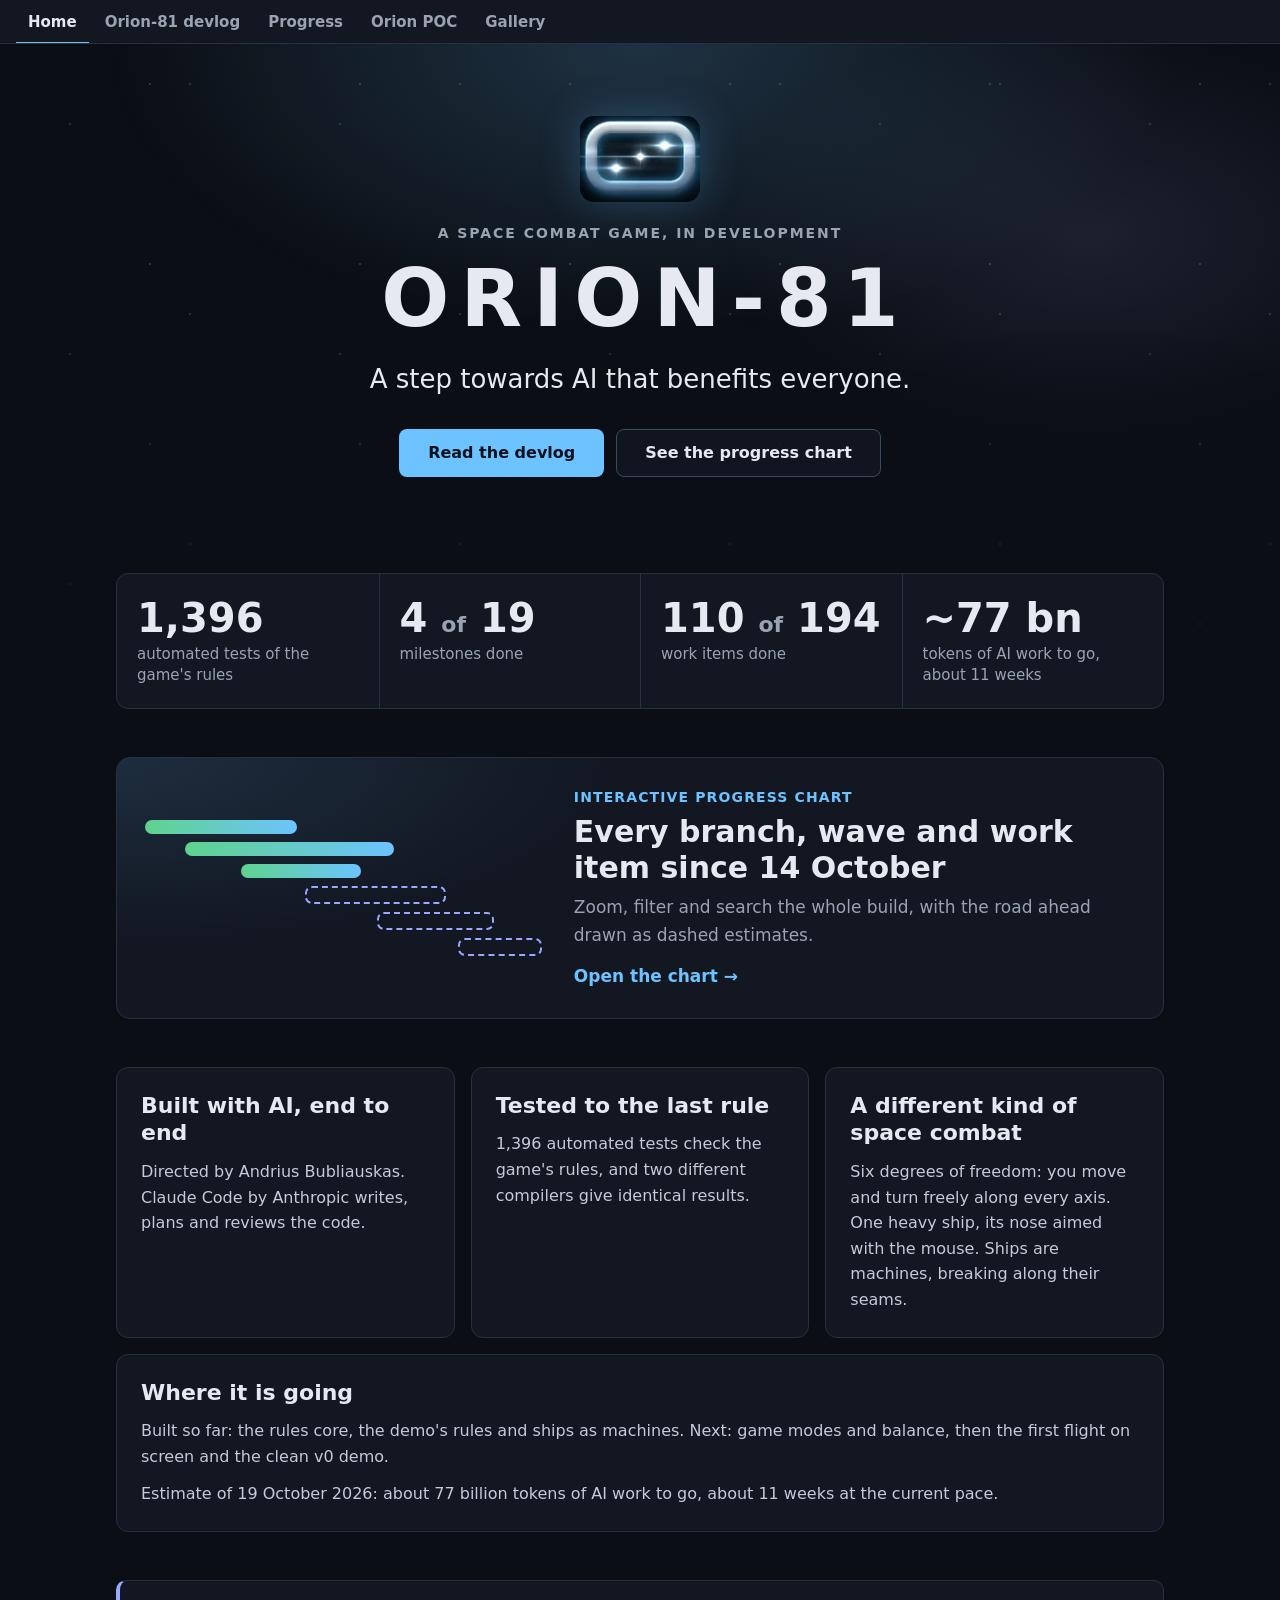
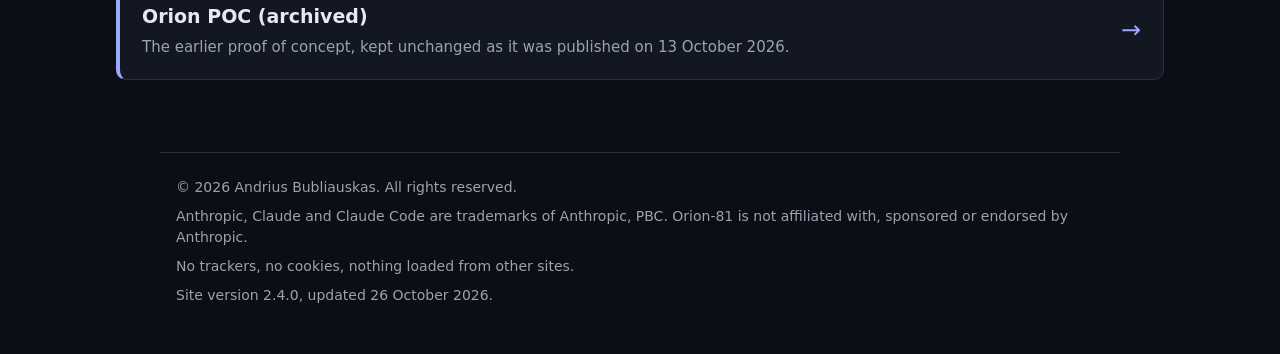
==== index.html @ 603ee1b9 "Website v2.4.0: Agent Provenance Graph subtab, 26 October devlog entry, progress refresh On the owne" ====
<!doctype html>
<html lang="en-GB">
<head>
<meta charset="utf-8">
<meta name="viewport" content="width=device-width, initial-scale=1">
<title>Orion-81</title>
<meta name="description" content="Orion-81 is a space combat game in development: a step towards AI that benefits everyone.">
<meta name="referrer" content="strict-origin-when-cross-origin">
<link rel="icon" type="image/png" sizes="32x32" href="assets/img/logo/favicon-32.png">
<link rel="icon" type="image/png" sizes="180x180" href="assets/img/logo/favicon-180.png">
<link rel="apple-touch-icon" href="assets/img/logo/favicon-180.png">
<!-- (c) 2026 Andrius Bubliauskas. All rights reserved. -->
<link rel="stylesheet" href="css/tabbar.css">
<link rel="stylesheet" href="css/o81.css">
<link rel="stylesheet" href="css/front.css">
</head>
<body data-o81-page="home" class="fp-body">
<nav class="o81-tabs" aria-label="Site">
  <a class="o81-tab" data-tab="home" data-clean="./" href="index.html" aria-current="page">Home</a>
  <a class="o81-tab" data-tab="devlog" data-clean="devlog/" href="devlog/index.html">Orion-81 devlog</a>
  <a class="o81-tab" data-tab="progress" data-clean="devlog/progress.html" href="devlog/progress.html">Progress</a>
  <a class="o81-tab" data-tab="poc" data-clean="poc/" href="poc/index.html">Orion POC</a>
  <a class="o81-tab" data-tab="gallery" data-clean="gallery/" href="gallery/index.html">Gallery</a>
</nav>
<main class="fp-main">

<section id="top" class="fp-hero" aria-labelledby="top-h">
  <picture>
    <source type="image/webp" srcset="assets/img/logo/logo-128.webp 128w, assets/img/logo/logo-512.webp 512w" sizes="(max-width: 600px) 96px, 120px">
    <img class="fp-logo" src="assets/img/logo/logo-512.png" srcset="assets/img/logo/logo-128.png 128w, assets/img/logo/logo-512.png 512w" sizes="(max-width: 600px) 96px, 120px" width="512" height="367" alt="Orion-81 logo">
  </picture>
  <p class="fp-eyebrow">A space combat game, in development</p>
  <h1 id="top-h" class="fp-title">Orion-81</h1>
  <p class="fp-lead">A step towards AI that benefits everyone.</p>
  <div class="fp-cta">
    <a class="fp-btn fp-btn-primary" href="devlog/index.html" data-clean="devlog/">Read the devlog</a>
    <a class="fp-btn fp-btn-secondary" href="devlog/progress.html" data-clean="devlog/progress.html">See the progress chart</a>
  </div>
</section>

<section id="stats" class="fp-section" aria-label="The project in numbers">
  <dl class="fp-stats">
    <div class="fp-stat">
      <dt class="fp-cap">automated tests of the game's rules</dt>
      <dd class="fp-num"><span data-o81-stat="tests">1,396</span></dd>
    </div>
    <div class="fp-stat">
      <dt class="fp-cap">milestones done</dt>
      <dd class="fp-num"><span data-o81-stat="milestones_done">4</span> <span class="fp-of">of</span> <span data-o81-stat="milestones_total">19</span></dd>
    </div>
    <div class="fp-stat">
      <dt class="fp-cap">work items done</dt>
      <dd class="fp-num"><span data-o81-stat="items_done">110</span> <span class="fp-of">of</span> <span data-o81-stat="items_total">194</span></dd>
    </div>
    <div class="fp-stat">
      <dt class="fp-cap">tokens of AI work to go, about <span data-o81-stat="weeks">11</span> weeks</dt>
      <dd class="fp-num">~<span data-o81-stat="tokens_bn">77</span> bn</dd>
    </div>
  </dl>
</section>

<section id="chart" class="fp-section" aria-label="The interactive progress chart">
  <a class="fp-feature" href="devlog/progress.html" data-clean="devlog/progress.html">
    <span class="fp-feature-art" aria-hidden="true">
      <i class="fp-bar fp-bar-1"></i><i class="fp-bar fp-bar-2"></i><i class="fp-bar fp-bar-3"></i><i class="fp-bar fp-bar-4"></i><i class="fp-bar fp-bar-5"></i><i class="fp-bar fp-bar-6"></i>
    </span>
    <span class="fp-feature-text">
      <span class="fp-feature-kicker">Interactive progress chart</span>
      <span class="fp-feature-h">Every branch, wave and work item since 14 October</span>
      <span class="fp-feature-p">Zoom, filter and search the whole build, with the road ahead drawn as dashed estimates.</span>
      <span class="fp-feature-go">Open the chart <span aria-hidden="true">&rarr;</span></span>
    </span>
  </a>
</section>

<section id="cards" class="fp-section" aria-label="About Orion-81">
  <div class="fp-cards">
    <article class="fp-card" aria-labelledby="built-h">
      <h2 id="built-h" class="fp-card-h">Built with AI, end to end</h2>
      <p>Directed by Andrius Bubliauskas. Claude Code by Anthropic writes, plans and reviews the code.</p>
    </article>
    <article class="fp-card" aria-labelledby="tested-h">
      <h2 id="tested-h" class="fp-card-h">Tested to the last rule</h2>
      <p><span data-o81-stat="tests">1,396</span> automated tests check the game's rules, and two different compilers give identical results.</p>
    </article>
    <article class="fp-card" aria-labelledby="different-h">
      <h2 id="different-h" class="fp-card-h">A different kind of space combat</h2>
      <p>Six degrees of freedom: you move and turn freely along every axis. One heavy ship, its nose aimed with the mouse. Ships are machines, breaking along their seams.</p>
    </article>
    <article class="fp-card fp-card-wide" aria-labelledby="going-h">
      <h2 id="going-h" class="fp-card-h">Where it is going</h2>
      <p>Built so far: the rules core, the demo's rules and ships as machines. Next: game modes and balance, then the first flight on screen and the clean v0 demo.</p>
      <p>Estimate of <span data-o81-stat="est_date">19 October 2026</span>: about <span data-o81-stat="tokens_bn">77</span> billion tokens of AI work to go, about <span data-o81-stat="weeks">11</span> weeks at the current pace.</p>
    </article>
  </div>
</section>

<section id="doors" class="fp-section" aria-label="The archived proof of concept">
  <a class="fp-door" href="poc/index.html" data-clean="poc/">
    <span class="fp-door-h">Orion POC (archived)</span>
    <span class="fp-door-p">The earlier proof of concept, kept unchanged as it was published on 13 October 2026.</span>
    <span class="fp-door-go" aria-hidden="true">&rarr;</span>
  </a>
</section>

</main>
<footer class="pg-footer">
  <p>&copy; 2026 Andrius Bubliauskas. All rights reserved.</p>
  <p>Anthropic, Claude and Claude Code are trademarks of Anthropic, PBC. Orion-81 is not affiliated with, sponsored or endorsed by Anthropic.</p>
  <p>No trackers, no cookies, nothing loaded from other sites.</p>
  <p>Site version 2.4.0, updated 26 October 2026.</p>
</footer>
<script src="assets/data/progress-stats.js"></script>
<script src="js/tabbar.js"></script>
<script src="js/stats.js"></script>
<script src="js/o81-selftest.js"></script>
</body>
</html>
---- css/tabbar.css ----
/* (c) 2026 Andrius Bubliauskas. All rights reserved.
   Shared colour tokens, the page base, the tab bar (.o81-tabs*) and the Orion POC frame page (.o81-poc*). */

:root {
  --o81-bg: #0b0e14;
  --o81-panel: #121722;
  --o81-fg: #e6e9ef;
  --o81-muted: #9aa3b2;
  --o81-line: #263041;
  --o81-accent: #6cc3ff;
  --o81-done: #5fd38d;
  --o81-now: #ffc65c;
  --o81-next: #9aa8ff;
  --o81-font: system-ui, -apple-system, "Segoe UI", Roboto, "Helvetica Neue", Arial, sans-serif;
  --o81-mono: ui-monospace, "Cascadia Mono", Consolas, "Liberation Mono", monospace;
  color-scheme: dark;
}

html,
body {
  margin: 0;
  background: var(--o81-bg);
  color: var(--o81-fg);
  font-family: var(--o81-font);
}

/* The tab bar: two links, sticky at the top, one row at every width. */
.o81-tabs {
  position: sticky;
  top: 0;
  z-index: 1000;
  display: flex;
  flex-wrap: nowrap;
  align-items: stretch;
  gap: 4px;
  box-sizing: border-box;
  height: 44px;
  padding: 0 16px;
  background: var(--o81-panel);
  border-bottom: 1px solid var(--o81-line);
  font-family: var(--o81-font);
  font-size: 15px;
  line-height: 1;
  white-space: nowrap;
  overflow: hidden;
}

.o81-tab {
  display: flex;
  align-items: center;
  flex: 0 0 auto;
  box-sizing: border-box;
  height: 44px;
  padding: 2px 12px 0;
  color: var(--o81-muted);
  font-weight: 600;
  text-decoration: none;
  border-bottom: 2px solid transparent;
}

.o81-tab:hover {
  color: var(--o81-fg);
}

.o81-tab[aria-current="page"] {
  color: var(--o81-fg);
  border-bottom-color: var(--o81-accent);
}

.o81-tab:focus-visible {
  outline: 2px solid var(--o81-accent);
  outline-offset: -4px;
  border-radius: 4px;
}

.o81-tabs-note {
  display: flex;
  align-items: center;
  flex: 1 1 auto;
  min-width: 0;
  margin-left: 8px;
  color: var(--o81-muted);
  font-size: 13px;
  font-weight: 400;
  overflow: hidden;
  text-overflow: ellipsis;
}

@media (max-width: 599.98px) {
  .o81-tabs {
    padding: 0 8px;
    gap: 0;
  }
  .o81-tab {
    padding: 2px 7px 0;
    font-size: 13px;
  }
  .o81-tabs-note {
    display: none;
  }
}

/* The Orion POC page: the bar and one frame filling the rest of the viewport. */
html:has(body.o81-poc),
body.o81-poc {
  height: 100%;
  overflow: hidden;
}

.o81-poc-frame {
  display: block;
  width: 100%;
  height: calc(100vh - 44px);
  height: calc(100dvh - 44px);
  margin: 0;
  border: 0;
  background: var(--o81-bg);
}
---- css/o81.css ----
/* The Orion-81 page (site/index.html): page layout and text only.
   (c) 2026 Andrius Bubliauskas. All rights reserved.
   Uses the --o81-* tokens defined in css/tabbar.css. Never styles .o81-tabs* or .o81-tests*.
   No images, no web fonts, no animation. */

:root {
  --pg-gutter: 16px;
  --pg-measure: 68ch;
  --pg-dot: 14px;
  --pg-rail: 2px;
}

.pg-main,
.pg-footer {
  box-sizing: border-box;
  max-width: 960px;
  margin: 0 auto;
  padding: 0 var(--pg-gutter);
  overflow-wrap: break-word;
}

.pg-main {
  line-height: 1.6;
  font-size: 1.0625rem;
}

.pg-main section {
  padding: 40px 0 8px;
  border-top: 1px solid var(--o81-line);
}

/* In-page links (#road, #tests and so on) stop below the sticky 44 px tab bar, with a 12 px gap. */
section[id] {
  scroll-margin-top: 56px;
}

.pg-main section:first-child {
  border-top: 0;
}

.pg-main p,
.pg-main li {
  max-width: var(--pg-measure);
}

.pg-main h2 {
  margin: 0 0 16px;
  font-size: 1.5rem;
  line-height: 1.25;
}

.pg-main h3 {
  margin: 0 0 4px;
  font-size: 1.0625rem;
  line-height: 1.35;
}

.pg-main p {
  margin: 0 0 16px;
}

.pg-main a {
  color: var(--o81-accent);
}

/* Hero: the text wordmark in bold, letter-spaced capitals */
.pg-hero {
  padding-top: 56px;
}

.pg-wordmark {
  margin: 0 0 20px;
  font-size: 2.75rem;
  font-weight: 800;
  line-height: 1.1;
  letter-spacing: 0.14em;
  text-transform: uppercase;
}

.pg-logo {
  display: block;
  width: 144px;
  height: auto;
  margin: 0 0 20px;
  border-radius: 12px;
}

.pg-lead {
  font-size: 1.1875rem;
}

.pg-status-line {
  display: inline-block;
  margin-top: 8px;
  padding: 8px 14px;
  border: 1px solid var(--o81-line);
  border-left: 4px solid var(--o81-now);
  border-radius: 4px;
  background: var(--o81-panel);
}

/* Plain lists */
.pg-list {
  margin: 0 0 16px;
  padding-left: 1.25em;
}

.pg-list li {
  margin: 0 0 8px;
}

/* The road: a vertical timeline, a dot per milestone, the status as text beside it */
.pg-road {
  position: relative;
  margin: 24px 0 16px;
  padding: 0;
  list-style: none;
}

.pg-road::before {
  content: "";
  position: absolute;
  top: 8px;
  bottom: 8px;
  left: calc((var(--pg-dot) - var(--pg-rail)) / 2);
  width: var(--pg-rail);
  background: var(--o81-line);
}

.pg-step {
  --pg-colour: var(--o81-next);
  position: relative;
  margin: 0 0 24px;
  padding-left: calc(var(--pg-dot) + 18px);
}

.pg-step::before {
  content: "";
  position: absolute;
  top: 0.4em;
  left: 0;
  box-sizing: border-box;
  width: var(--pg-dot);
  height: var(--pg-dot);
  border: 2px solid var(--pg-colour);
  border-radius: 50%;
  background: var(--o81-bg);
}

.pg-step.is-done { --pg-colour: var(--o81-done); }
.pg-step.is-now { --pg-colour: var(--o81-now); }
.pg-step.is-next,
.pg-step.is-later { --pg-colour: var(--o81-next); }

.pg-step.is-done::before,
.pg-step.is-now::before {
  background: var(--pg-colour);
}

.pg-status {
  display: inline-block;
  margin: 0 0 4px;
  padding: 1px 8px;
  border: 1px solid var(--pg-colour);
  border-radius: 3px;
  color: var(--pg-colour);
  font-size: 0.8125rem;
  font-weight: 600;
  letter-spacing: 0.02em;
}

.pg-step p {
  margin: 0;
  color: var(--o81-muted);
}

.pg-quiet {
  color: var(--o81-muted);
  font-size: 0.9375rem;
}

/* Footer */
.pg-footer {
  margin-top: 48px;
  padding-top: 24px;
  padding-bottom: 40px;
  border-top: 1px solid var(--o81-line);
  color: var(--o81-muted);
  font-size: 0.875rem;
  line-height: 1.5;
}

.pg-footer p {
  margin: 0 0 8px;
}

/* Visible focus for the page's own links and controls */
.pg-main a:focus-visible,
.pg-footer a:focus-visible,
.pg-main section:focus-visible {
  outline: 2px solid var(--o81-accent);
  outline-offset: 2px;
}

@media (max-width: 600px) {
  .pg-main { font-size: 1rem; }
  .pg-hero { padding-top: 32px; }
  .pg-wordmark { font-size: 2rem; letter-spacing: 0.1em; }
  .pg-logo { width: 112px; margin-bottom: 16px; border-radius: 10px; }
  .pg-lead { font-size: 1.0625rem; }
  .pg-main section { padding-top: 32px; }
  .pg-main h2 { font-size: 1.3125rem; }
}

/* Version 2.1.0: the front page's two doors, the devlog list, and small notices */
.pg-links {
  margin: 0 0 16px;
}

.pg-doors {
  display: grid;
  grid-template-columns: repeat(auto-fit, minmax(min(100%, 260px), 1fr));
  gap: 16px;
  margin: 0 0 16px;
}

.pg-door {
  display: block;
  box-sizing: border-box;
  padding: 16px 18px;
  border: 1px solid var(--o81-line);
  border-left: 4px solid var(--o81-accent);
  border-radius: 6px;
  background: var(--o81-panel);
  color: var(--o81-fg);
  text-decoration: none;
}

.pg-main a.pg-door {
  color: var(--o81-fg);
}

.pg-door:hover {
  border-color: var(--o81-accent);
}

.pg-door-h {
  display: block;
  margin: 0 0 6px;
  font-size: 1.1875rem;
  font-weight: 700;
  line-height: 1.3;
}

.pg-door-p {
  display: block;
  color: var(--o81-muted);
  font-size: 0.9375rem;
  line-height: 1.5;
}

.pg-main a.pg-door:focus-visible {
  outline: 2px solid var(--o81-accent);
  outline-offset: 2px;
}

.pg-notice {
  display: inline-block;
  padding: 8px 14px;
  border: 1px solid var(--o81-line);
  border-radius: 4px;
  background: var(--o81-panel);
  color: var(--o81-muted);
  font-size: 0.9375rem;
}

/* The devlog: dated entries, newest first */
.pg-log {
  margin: 16px 0;
  padding: 0;
  list-style: none;
}

.pg-entry {
  margin: 0 0 24px;
  padding-left: 14px;
  border-left: 2px solid var(--o81-line);
}

.pg-date {
  display: block;
  margin: 0 0 2px;
  color: var(--o81-accent);
  font-size: 0.8125rem;
  font-weight: 600;
  letter-spacing: 0.02em;
}

.pg-entry-h {
  margin: 0 0 4px;
}

.pg-entry p {
  margin: 0;
  color: var(--o81-muted);
}

/* Version 2.1.0: the estimate table */
.pg-sub {
  margin: 24px 0 8px;
  font-size: 1.25rem;
}

.pg-table-wrap {
  max-width: 100%;
  margin: 0 0 8px;
  overflow-x: auto;
}

.pg-table {
  border-collapse: collapse;
  width: 100%;
  max-width: 38rem;
  font-size: 0.9375rem;
  font-variant-numeric: tabular-nums;
}

.pg-table caption {
  padding: 0 0 6px;
  color: var(--o81-muted);
  font-size: 0.875rem;
  text-align: left;
}

.pg-table th,
.pg-table td {
  padding: 4px 8px;
  border-bottom: 1px solid var(--o81-line);
  text-align: right;
  white-space: nowrap;
}

.pg-table th[scope="col"],
.pg-table tbody th {
  text-align: left;
  font-weight: 600;
}

.pg-table tbody td:nth-child(2),
.pg-table thead th:nth-child(2) {
  text-align: left;
  color: var(--o81-muted);
  font-weight: 400;
}

.pg-table .pg-total th,
.pg-table .pg-total td {
  border-top: 2px solid var(--o81-line);
  white-space: normal;
}

@media (max-width: 600px) {
  .pg-table { font-size: 0.8125rem; }
  .pg-table th,
  .pg-table td { padding: 4px 5px; }
  .pg-table tbody td:nth-child(2),
  .pg-table thead th:nth-child(2) { white-space: normal; }
}

/* Version 2.2.0: the chart card and the estimate totals at the top of the devlog */
.pg-feature {
  display: block;
  box-sizing: border-box;
  max-width: 100%;
  margin: 0 0 24px;
  padding: 24px 26px;
  border: 1px solid var(--o81-line);
  border-left: 4px solid var(--o81-accent);
  border-radius: 10px;
  background:
    radial-gradient(ellipse 70% 140% at 0% 0%, rgba(108, 195, 255, 0.12), rgba(108, 195, 255, 0) 65%),
    var(--o81-panel);
  color: var(--o81-fg);
  text-decoration: none;
}

.pg-main a.pg-feature {
  color: var(--o81-fg);
}

.pg-feature:hover {
  border-color: var(--o81-accent);
}

.pg-main a.pg-feature:focus-visible {
  outline: 3px solid #ffffff;
  outline-offset: 3px;
}

.pg-feature-kicker {
  display: block;
  margin: 0 0 6px;
  color: var(--o81-accent);
  font-size: 0.8125rem;
  font-weight: 700;
  letter-spacing: 0.08em;
  text-transform: uppercase;
}

.pg-feature-h {
  display: block;
  margin: 0 0 8px;
  font-size: clamp(1.25rem, 3vw, 1.75rem);
  font-weight: 800;
  line-height: 1.25;
}

.pg-feature-p {
  display: block;
  max-width: 60ch;
  margin: 0 0 12px;
  color: var(--o81-muted);
}

.pg-feature-go {
  display: inline-block;
  color: var(--o81-accent);
  font-weight: 700;
}

.pg-stats {
  display: grid;
  grid-template-columns: repeat(auto-fit, minmax(min(100%, 230px), 1fr));
  gap: 12px;
  margin: 0 0 16px;
  padding: 0;
  list-style: none;
}

.pg-main .pg-stats li {
  max-width: none;
}

.pg-stat {
  display: flex;
  flex-direction: column;
  gap: 4px;
  padding: 14px 16px;
  border: 1px solid var(--o81-line);
  border-radius: 8px;
  background: var(--o81-panel);
}

.pg-stat-num {
  font-size: 1.375rem;
  font-weight: 800;
  line-height: 1.2;
  font-variant-numeric: tabular-nums;
}

.pg-stat-cap {
  color: var(--o81-muted);
  font-size: 0.9375rem;
  line-height: 1.45;
}
---- css/front.css ----
/* The front page (site/index.html), version 2.2.0: hero, stat strip, feature card, three cards, door, notice.
   (c) 2026 Andrius Bubliauskas. All rights reserved.
   Uses the --o81-* tokens of css/tabbar.css and the footer of css/o81.css. System fonts only, no images but the logo,
   the starfield and gradients are plain CSS. Contrast: body text and captions are at least 7:1 on the page background;
   the primary button is dark text on the light-blue accent (about 9:1). Motion only when the visitor has not asked for less. */

.fp-main {
  box-sizing: border-box;
  max-width: 1080px;
  margin: 0 auto;
  padding: 0 16px;
  overflow-wrap: break-word;
  line-height: 1.6;
  font-size: 1.0625rem;
}

.fp-main a {
  color: var(--o81-accent);
}

.fp-main a:focus-visible,
.fp-btn:focus-visible,
.fp-feature:focus-visible,
.fp-door:focus-visible {
  outline: 3px solid #ffffff;
  outline-offset: 3px;
  border-radius: 8px;
}

.fp-section {
  padding: 24px 0;
}

/* Hero: centred. The glow and the starfield (gradients only) sit behind the whole page top, edge to edge. */
.fp-body {
  position: relative;
  isolation: isolate;
}

.fp-body::before,
.fp-body::after {
  content: "";
  position: absolute;
  top: 44px;
  left: 0;
  right: 0;
  height: 760px;
  z-index: -1;
  pointer-events: none;
  -webkit-mask-image: linear-gradient(to bottom, #000 35%, transparent 100%);
  mask-image: linear-gradient(to bottom, #000 35%, transparent 100%);
}

.fp-body::before {
  background-image:
    radial-gradient(1px 1px at 12px 18px, rgba(255, 255, 255, 0.85), transparent 60%),
    radial-gradient(1px 1px at 70px 96px, rgba(255, 255, 255, 0.6), transparent 60%),
    radial-gradient(1.5px 1.5px at 150px 40px, rgba(255, 255, 255, 0.7), transparent 60%),
    radial-gradient(1px 1px at 110px 150px, rgba(255, 255, 255, 0.5), transparent 60%),
    radial-gradient(1px 1px at 190px 120px, rgba(255, 255, 255, 0.75), transparent 60%),
    radial-gradient(ellipse 60% 55% at 50% 0%, rgba(108, 195, 255, 0.20), rgba(108, 195, 255, 0) 70%),
    radial-gradient(ellipse 40% 40% at 85% 25%, rgba(154, 168, 255, 0.12), rgba(154, 168, 255, 0) 70%);
  background-size: 210px 180px, 210px 180px, 210px 180px, 210px 180px, 210px 180px, 100% 100%, 100% 100%;
  background-repeat: repeat, repeat, repeat, repeat, repeat, no-repeat, no-repeat;
}

.fp-body::after {
  background-image:
    radial-gradient(1.5px 1.5px at 40px 60px, rgba(180, 225, 255, 0.9), transparent 60%),
    radial-gradient(1.5px 1.5px at 160px 20px, rgba(255, 255, 255, 0.8), transparent 60%),
    radial-gradient(1px 1px at 100px 110px, rgba(255, 255, 255, 0.7), transparent 60%);
  background-size: 270px 230px;
  background-position: 30px 20px;
  opacity: 0.8;
}

@media (prefers-reduced-motion: no-preference) {
  .fp-body::after {
    animation: fp-twinkle 7s ease-in-out infinite alternate;
  }
}

@keyframes fp-twinkle {
  from { opacity: 0.35; }
  to { opacity: 0.9; }
}

.fp-hero {
  padding: 72px 0 56px;
  text-align: center;
}

.fp-logo {
  display: block;
  width: 120px;
  height: auto;
  margin: 0 auto 20px;
  border-radius: 14px;
  box-shadow: 0 0 40px rgba(108, 195, 255, 0.25);
}

.fp-eyebrow {
  margin: 0 0 12px;
  color: var(--o81-muted);
  font-size: 0.875rem;
  font-weight: 600;
  letter-spacing: 0.14em;
  text-transform: uppercase;
}

.fp-title {
  margin: 0 0 20px;
  font-size: clamp(2.75rem, 9vw, 5rem);
  font-weight: 800;
  line-height: 1.05;
  letter-spacing: 0.14em;
  text-transform: uppercase;
  text-indent: 0.14em;
}

.fp-lead {
  max-width: 40ch;
  margin: 0 auto 32px;
  font-size: clamp(1.1875rem, 2.6vw, 1.625rem);
  line-height: 1.4;
}

.fp-cta {
  display: flex;
  flex-wrap: wrap;
  justify-content: center;
  gap: 12px;
  margin: 0 0 16px;
}

.fp-btn {
  display: inline-flex;
  align-items: center;
  justify-content: center;
  box-sizing: border-box;
  min-height: 48px;
  padding: 0 28px;
  border: 1px solid transparent;
  border-radius: 8px;
  font-size: 1rem;
  font-weight: 700;
  text-decoration: none;
  transition: background-color 0.15s ease, border-color 0.15s ease;
}

.fp-main a.fp-btn-primary {
  background: var(--o81-accent);
  color: #04111c;
}

.fp-main a.fp-btn-primary:hover {
  background: #9bd7ff;
}

.fp-main a.fp-btn-secondary {
  border-color: #3a4a63;
  background: rgba(18, 23, 34, 0.8);
  color: var(--o81-fg);
}

.fp-main a.fp-btn-secondary:hover {
  border-color: var(--o81-accent);
}

.fp-fine {
  margin: 0;
  color: var(--o81-muted);
  font-size: 0.9375rem;
}

/* Stat strip: large numerals above small captions */
.fp-stats {
  display: grid;
  grid-template-columns: repeat(4, 1fr);
  margin: 0;
  border: 1px solid var(--o81-line);
  border-radius: 12px;
  background: var(--o81-panel);
  overflow: hidden;
}

.fp-stat {
  display: flex;
  flex-direction: column-reverse;
  justify-content: flex-end;
  gap: 4px;
  padding: 22px 20px;
  border-left: 1px solid var(--o81-line);
}

.fp-stat:first-child {
  border-left: 0;
}

.fp-num {
  margin: 0;
  font-size: clamp(1.75rem, 4.2vw, 2.5rem);
  font-weight: 800;
  line-height: 1.1;
  font-variant-numeric: tabular-nums;
}

.fp-of {
  color: var(--o81-muted);
  font-size: 0.55em;
  font-weight: 600;
}

.fp-cap {
  color: var(--o81-muted);
  font-size: 0.9375rem;
  line-height: 1.4;
}

/* The interactive chart: one wide card, a decorative chart on the left */
.fp-feature {
  display: grid;
  grid-template-columns: minmax(0, 5fr) minmax(0, 7fr);
  gap: 28px;
  align-items: center;
  padding: 28px;
  border: 1px solid var(--o81-line);
  border-radius: 14px;
  background:
    radial-gradient(ellipse 80% 120% at 0% 0%, rgba(108, 195, 255, 0.13), rgba(108, 195, 255, 0) 60%),
    var(--o81-panel);
  color: var(--o81-fg);
  text-decoration: none;
  transition: border-color 0.15s ease;
}

.fp-main a.fp-feature {
  color: var(--o81-fg);
}

.fp-feature:hover {
  border-color: var(--o81-accent);
}

.fp-feature-art {
  display: flex;
  flex-direction: column;
  gap: 8px;
  min-width: 0;
}

.fp-bar {
  display: block;
  height: 14px;
  border-radius: 7px;
  background: linear-gradient(90deg, var(--o81-done), var(--o81-accent));
}

.fp-bar-1 { width: 38%; margin-left: 0; }
.fp-bar-2 { width: 52%; margin-left: 10%; }
.fp-bar-3 { width: 30%; margin-left: 24%; }
.fp-bar-4 { width: 34%; margin-left: 40%; background: transparent; border: 2px dashed var(--o81-next); }
.fp-bar-5 { width: 28%; margin-left: 58%; background: transparent; border: 2px dashed var(--o81-next); }
.fp-bar-6 { width: 20%; margin-left: 78%; background: transparent; border: 2px dashed var(--o81-next); }

.fp-feature-text {
  display: block;
  min-width: 0;
}

.fp-feature-kicker {
  display: block;
  margin: 0 0 6px;
  color: var(--o81-accent);
  font-size: 0.875rem;
  font-weight: 700;
  letter-spacing: 0.08em;
  text-transform: uppercase;
}

.fp-feature-h {
  display: block;
  margin: 0 0 8px;
  font-size: clamp(1.375rem, 3vw, 1.875rem);
  font-weight: 800;
  line-height: 1.2;
}

.fp-feature-p {
  display: block;
  margin: 0 0 14px;
  color: var(--o81-muted);
}

.fp-feature-go {
  display: inline-block;
  font-weight: 700;
  color: var(--o81-accent);
}

/* Three cards */
.fp-cards {
  display: grid;
  grid-template-columns: repeat(3, minmax(0, 1fr));
  gap: 16px;
}

.fp-card-wide {
  grid-column: 1 / -1;
}

.fp-card-cols {
  column-count: 2;
  column-gap: 40px;
}

.fp-card-cols p {
  break-inside: avoid;
}

.fp-card {
  box-sizing: border-box;
  padding: 24px;
  border: 1px solid var(--o81-line);
  border-radius: 12px;
  background: var(--o81-panel);
}

.fp-card-h {
  margin: 0 0 12px;
  font-size: 1.375rem;
  line-height: 1.25;
}

.fp-card p {
  margin: 0 0 12px;
  color: #c4cad6;
  font-size: 1rem;
}

.fp-card p:last-child {
  margin-bottom: 0;
}

/* The archived proof of concept */
.fp-door {
  position: relative;
  display: block;
  padding: 20px 56px 20px 22px;
  border: 1px solid var(--o81-line);
  border-left: 4px solid var(--o81-next);
  border-radius: 10px;
  background: var(--o81-panel);
  color: var(--o81-fg);
  text-decoration: none;
  transition: border-color 0.15s ease;
}

.fp-main a.fp-door {
  color: var(--o81-fg);
}

.fp-door:hover {
  border-color: var(--o81-next);
}

.fp-door-h {
  display: block;
  margin: 0 0 4px;
  font-size: 1.1875rem;
  font-weight: 700;
}

.fp-door-p {
  display: block;
  color: var(--o81-muted);
  font-size: 0.9375rem;
}

.fp-door-go {
  position: absolute;
  top: 50%;
  right: 22px;
  color: var(--o81-next);
  font-size: 1.5rem;
  transform: translateY(-50%);
}

/* Further reading and the notice */
.fp-reading {
  padding-bottom: 16px;
}

.fp-small-h {
  margin: 0 0 8px;
  color: var(--o81-muted);
  font-size: 0.875rem;
  font-weight: 700;
  letter-spacing: 0.1em;
  text-transform: uppercase;
}

.fp-reading p {
  margin: 0 0 12px;
}

.fp-notice {
  display: inline-block;
  padding: 8px 14px;
  border: 1px solid var(--o81-line);
  border-radius: 6px;
  background: var(--o81-panel);
  color: #c4cad6;
  font-size: 0.9375rem;
}

/* Tablet and phone */
@media (max-width: 900px) {
  .fp-cards {
    grid-template-columns: 1fr;
  }
  .fp-card-cols {
    column-count: 1;
  }
  .fp-feature {
    grid-template-columns: 1fr;
    gap: 20px;
  }
}

@media (max-width: 700px) {
  .fp-stats {
    grid-template-columns: repeat(2, 1fr);
  }
  .fp-stat:nth-child(odd) {
    border-left: 0;
  }
  .fp-stat:nth-child(n + 3) {
    border-top: 1px solid var(--o81-line);
  }
}

@media (max-width: 600px) {
  .fp-main { font-size: 1rem; }
  .fp-hero { padding: 40px 0 40px; }
  .fp-logo { width: 96px; margin-bottom: 16px; border-radius: 12px; }
  .fp-cta { flex-direction: column; align-items: stretch; }
  .fp-stat { padding: 16px 14px; }
  .fp-feature { padding: 20px; }
  .fp-card { padding: 20px; }
  .fp-section { padding: 16px 0; }
}
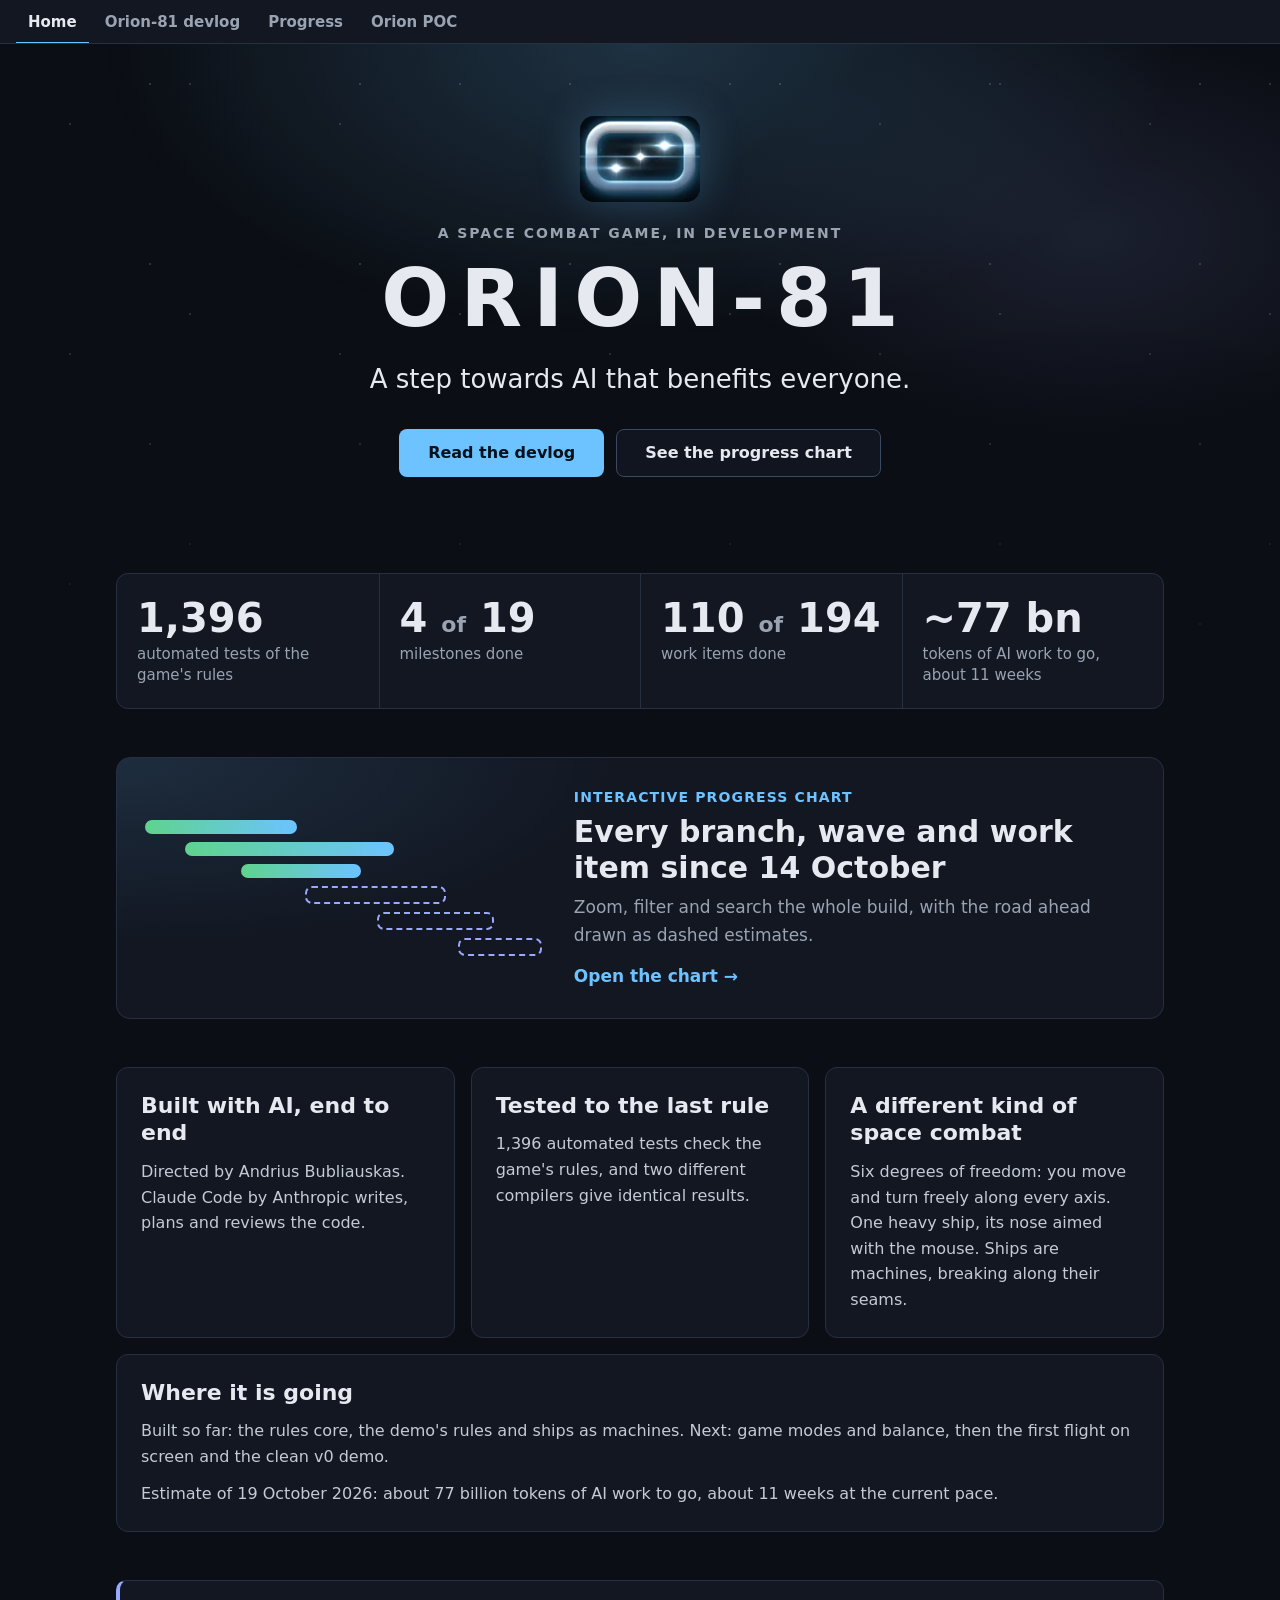
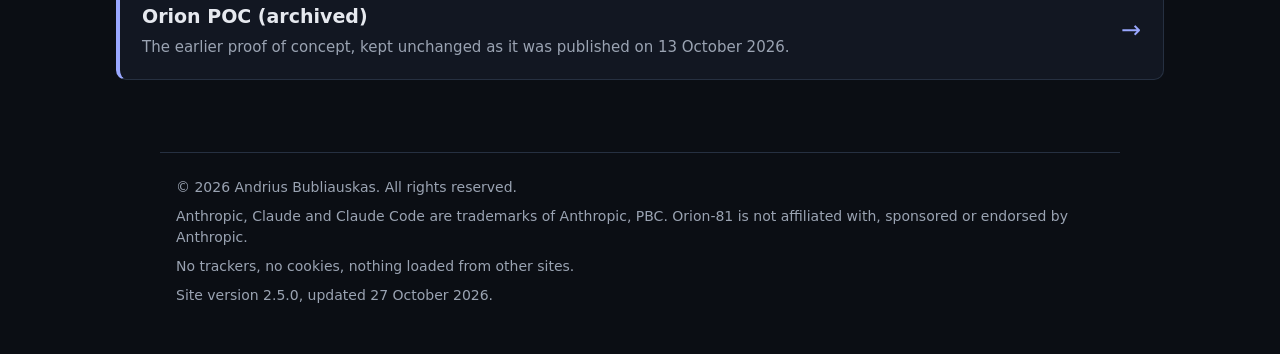
==== commit 304012a7: "Website v2.5.0: the Gallery moves under the Orion POC tab On the owner's request, 2026-10-27. The Or" ====
--- a/index.html
+++ b/index.html
@@ -20,7 +20,6 @@
   <a class="o81-tab" data-tab="devlog" data-clean="devlog/" href="devlog/index.html">Orion-81 devlog</a>
   <a class="o81-tab" data-tab="progress" data-clean="devlog/progress.html" href="devlog/progress.html">Progress</a>
   <a class="o81-tab" data-tab="poc" data-clean="poc/" href="poc/index.html">Orion POC</a>
-  <a class="o81-tab" data-tab="gallery" data-clean="gallery/" href="gallery/index.html">Gallery</a>
 </nav>
 <main class="fp-main">
 
@@ -108,7 +107,7 @@
   <p>&copy; 2026 Andrius Bubliauskas. All rights reserved.</p>
   <p>Anthropic, Claude and Claude Code are trademarks of Anthropic, PBC. Orion-81 is not affiliated with, sponsored or endorsed by Anthropic.</p>
   <p>No trackers, no cookies, nothing loaded from other sites.</p>
-  <p>Site version 2.4.0, updated 26 October 2026.</p>
+  <p>Site version 2.5.0, updated 27 October 2026.</p>
 </footer>
 <script src="assets/data/progress-stats.js"></script>
 <script src="js/tabbar.js"></script>
--- a/css/tabbar.css
+++ b/css/tabbar.css
@@ -100,18 +100,30 @@
   }
 }
 
-/* The Orion POC page: the bar and one frame filling the rest of the viewport. */
-html:has(body.o81-poc),
-body.o81-poc {
+/* The Orion POC page: the tab bar, the subtab bar and one frame filling the rest of the viewport (a column that takes the whole window). */
+html:has(body.o81-poc) {
   height: 100%;
   overflow: hidden;
 }
 
+body.o81-poc {
+  height: 100vh;
+  height: 100dvh;
+  overflow: hidden;
+  display: flex;
+  flex-direction: column;
+}
+
+body.o81-poc .o81-tabs,
+body.o81-poc .o81-subtabs {
+  flex: none;
+}
+
 .o81-poc-frame {
   display: block;
+  flex: 1 1 0;
+  min-height: 0;
   width: 100%;
-  height: calc(100vh - 44px);
-  height: calc(100dvh - 44px);
   margin: 0;
   border: 0;
   background: var(--o81-bg);
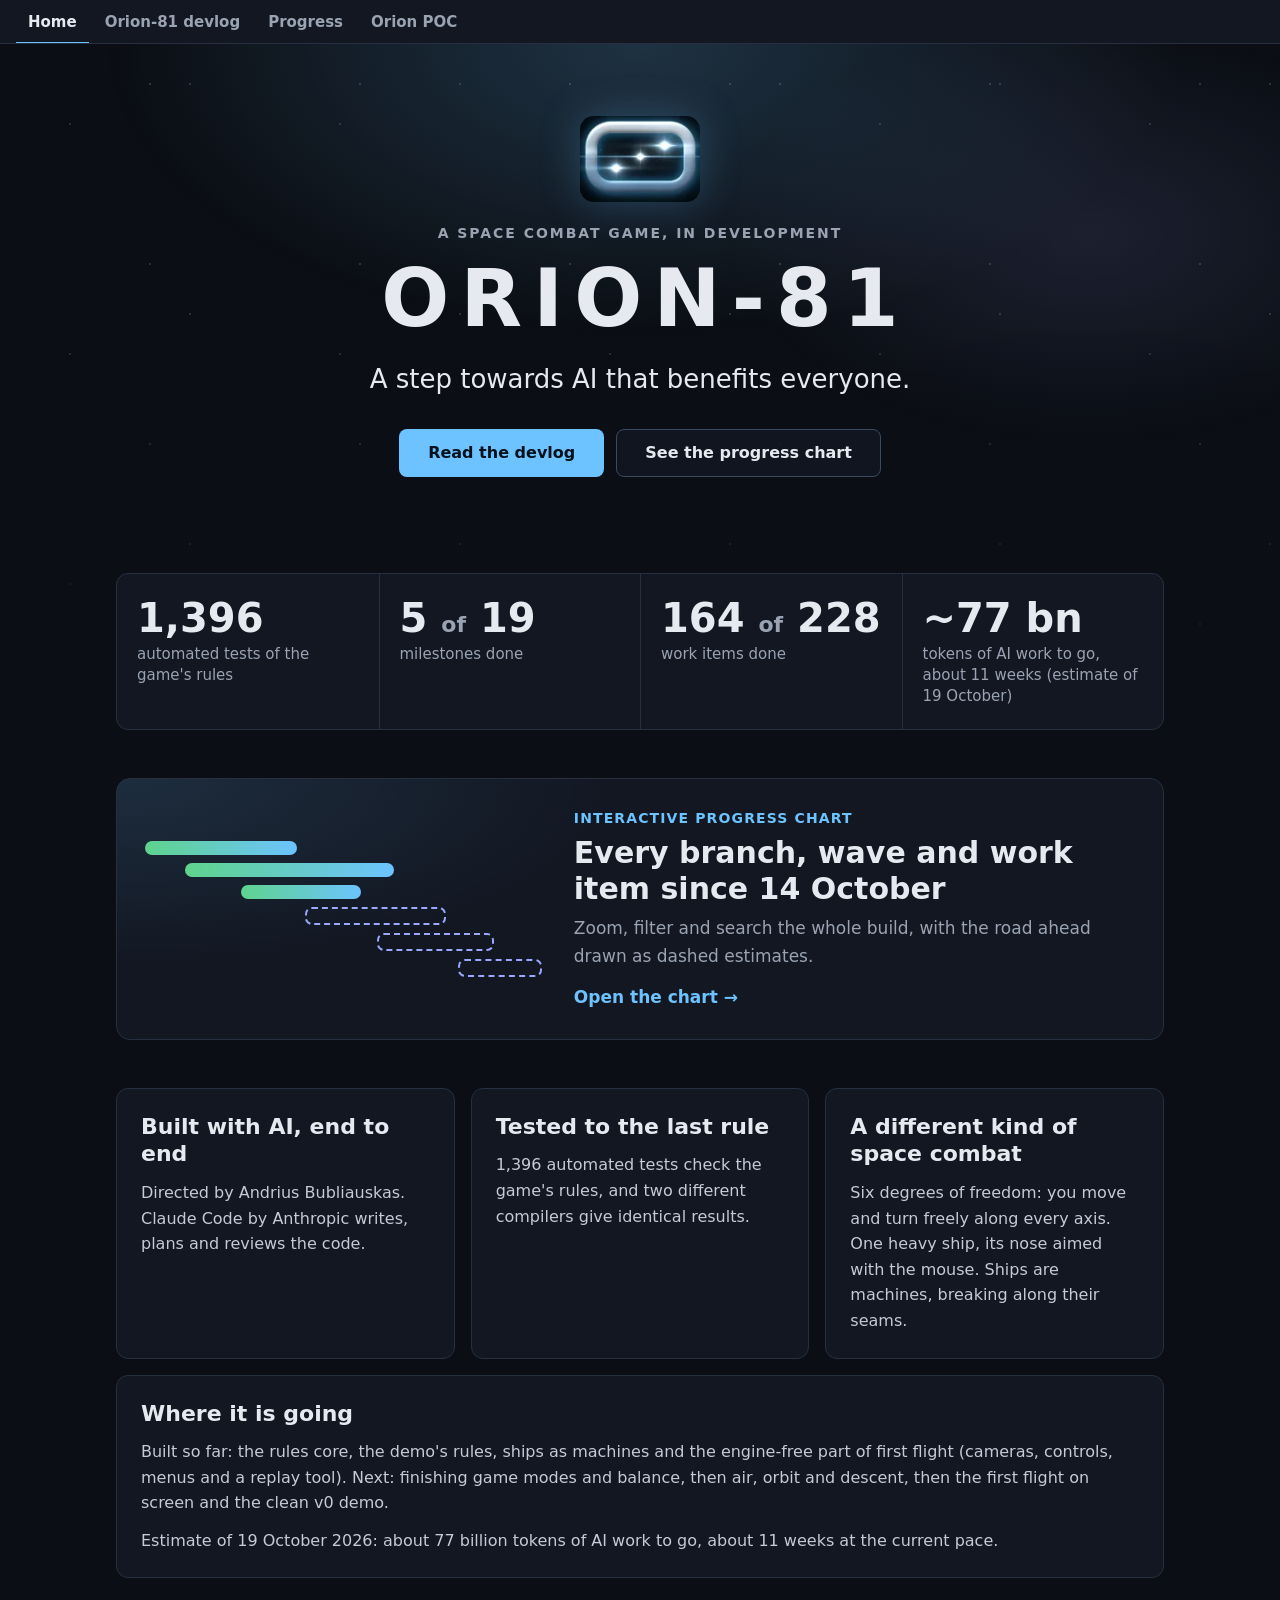
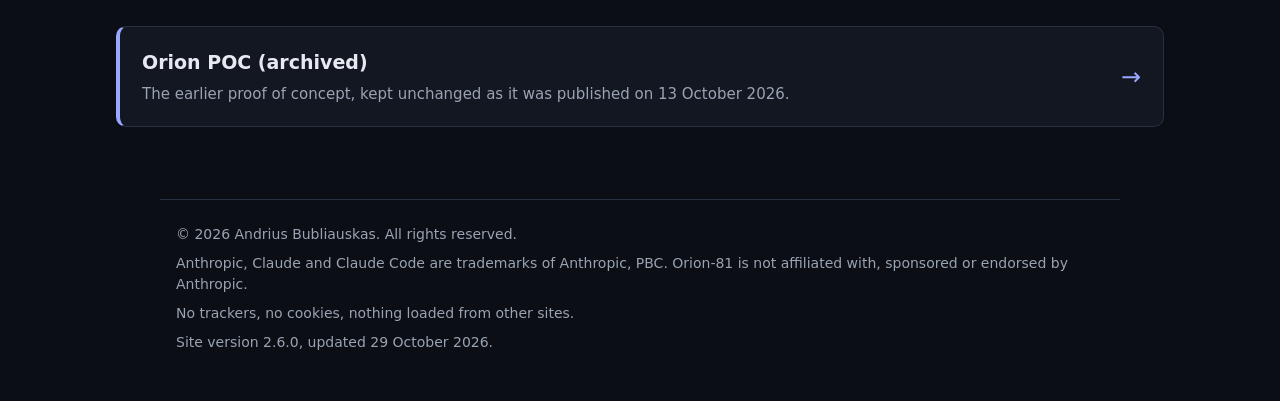
==== commit 36f681eb: "Website v2.6.0: the progress of 27 to 29 October On the owner's yes, 2026-10-29. The devlog gains th" ====
--- a/index.html
+++ b/index.html
@@ -45,14 +45,14 @@
     </div>
     <div class="fp-stat">
       <dt class="fp-cap">milestones done</dt>
-      <dd class="fp-num"><span data-o81-stat="milestones_done">4</span> <span class="fp-of">of</span> <span data-o81-stat="milestones_total">19</span></dd>
+      <dd class="fp-num"><span data-o81-stat="milestones_done">5</span> <span class="fp-of">of</span> <span data-o81-stat="milestones_total">19</span></dd>
     </div>
     <div class="fp-stat">
       <dt class="fp-cap">work items done</dt>
-      <dd class="fp-num"><span data-o81-stat="items_done">110</span> <span class="fp-of">of</span> <span data-o81-stat="items_total">194</span></dd>
+      <dd class="fp-num"><span data-o81-stat="items_done">164</span> <span class="fp-of">of</span> <span data-o81-stat="items_total">228</span></dd>
     </div>
     <div class="fp-stat">
-      <dt class="fp-cap">tokens of AI work to go, about <span data-o81-stat="weeks">11</span> weeks</dt>
+      <dt class="fp-cap">tokens of AI work to go, about <span data-o81-stat="weeks">11</span> weeks (estimate of 19 October)</dt>
       <dd class="fp-num">~<span data-o81-stat="tokens_bn">77</span> bn</dd>
     </div>
   </dl>
@@ -88,7 +88,7 @@
     </article>
     <article class="fp-card fp-card-wide" aria-labelledby="going-h">
       <h2 id="going-h" class="fp-card-h">Where it is going</h2>
-      <p>Built so far: the rules core, the demo's rules and ships as machines. Next: game modes and balance, then the first flight on screen and the clean v0 demo.</p>
+      <p>Built so far: the rules core, the demo's rules, ships as machines and the engine-free part of first flight (cameras, controls, menus and a replay tool). Next: finishing game modes and balance, then air, orbit and descent, then the first flight on screen and the clean v0 demo.</p>
       <p>Estimate of <span data-o81-stat="est_date">19 October 2026</span>: about <span data-o81-stat="tokens_bn">77</span> billion tokens of AI work to go, about <span data-o81-stat="weeks">11</span> weeks at the current pace.</p>
     </article>
   </div>
@@ -107,7 +107,7 @@
   <p>&copy; 2026 Andrius Bubliauskas. All rights reserved.</p>
   <p>Anthropic, Claude and Claude Code are trademarks of Anthropic, PBC. Orion-81 is not affiliated with, sponsored or endorsed by Anthropic.</p>
   <p>No trackers, no cookies, nothing loaded from other sites.</p>
-  <p>Site version 2.5.0, updated 27 October 2026.</p>
+  <p>Site version 2.6.0, updated 29 October 2026.</p>
 </footer>
 <script src="assets/data/progress-stats.js"></script>
 <script src="js/tabbar.js"></script>
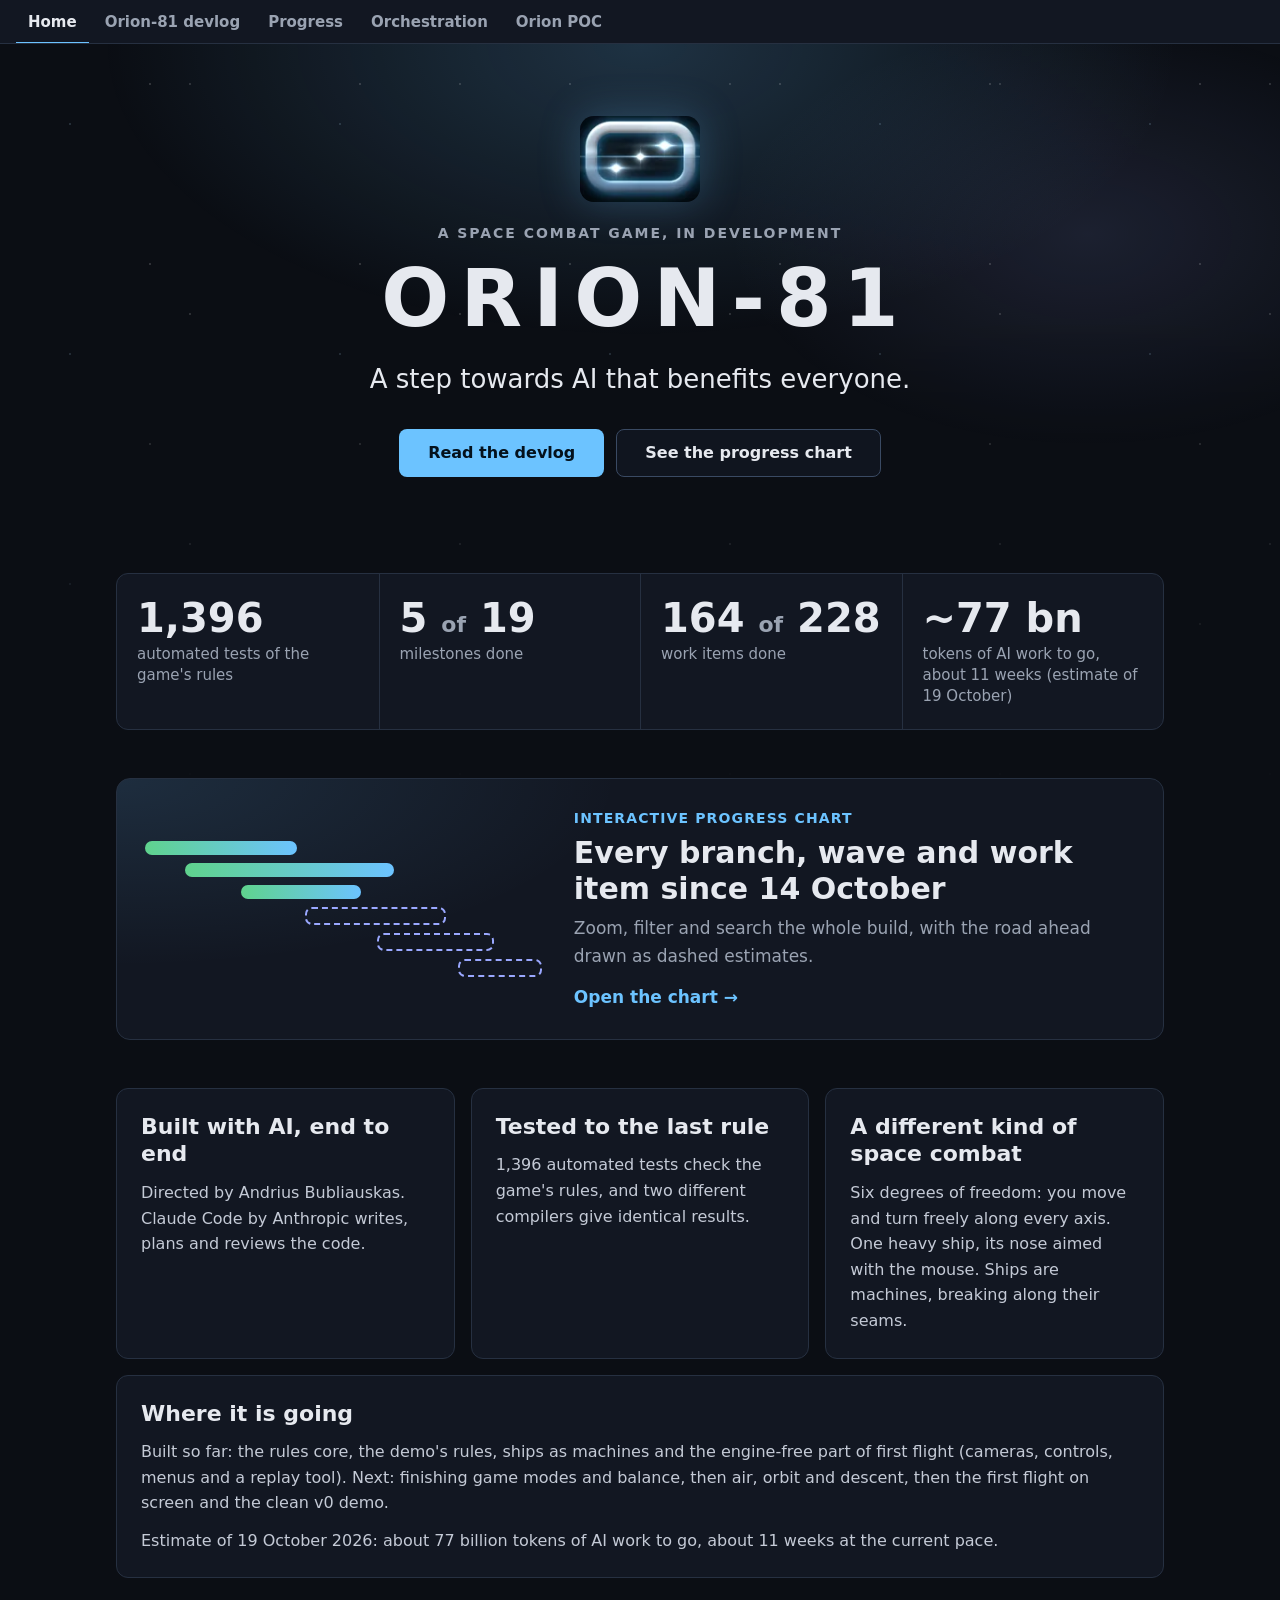
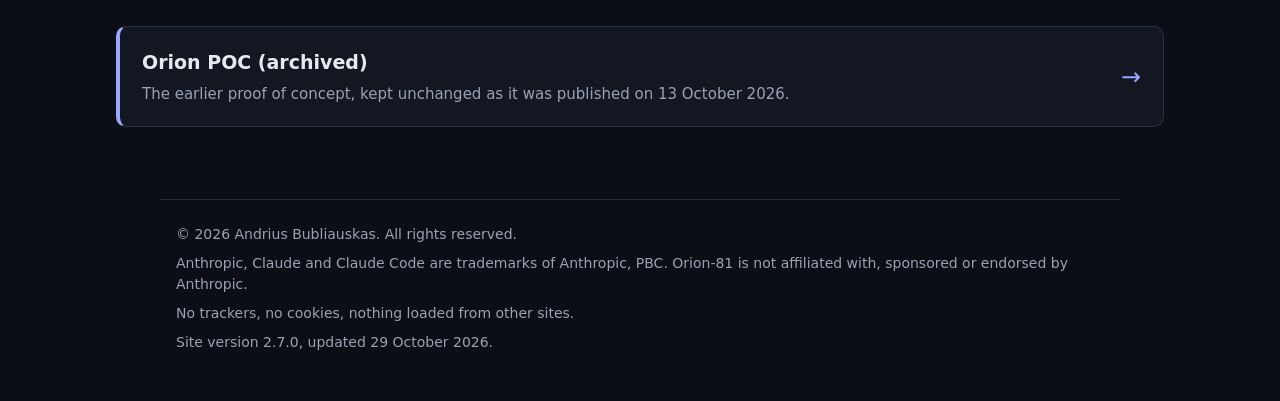
==== commit e4919d8b: "Website v2.7.0: the Orchestration tab On the owner's yes, 2026-10-29. A new Orchestration tab, betwe" ====
--- a/index.html
+++ b/index.html
@@ -19,6 +19,7 @@
   <a class="o81-tab" data-tab="home" data-clean="./" href="index.html" aria-current="page">Home</a>
   <a class="o81-tab" data-tab="devlog" data-clean="devlog/" href="devlog/index.html">Orion-81 devlog</a>
   <a class="o81-tab" data-tab="progress" data-clean="devlog/progress.html" href="devlog/progress.html">Progress</a>
+  <a class="o81-tab" data-tab="orchestration" data-clean="orchestration/" href="orchestration/index.html">Orchestration</a>
   <a class="o81-tab" data-tab="poc" data-clean="poc/" href="poc/index.html">Orion POC</a>
 </nav>
 <main class="fp-main">
@@ -107,7 +108,7 @@
   <p>&copy; 2026 Andrius Bubliauskas. All rights reserved.</p>
   <p>Anthropic, Claude and Claude Code are trademarks of Anthropic, PBC. Orion-81 is not affiliated with, sponsored or endorsed by Anthropic.</p>
   <p>No trackers, no cookies, nothing loaded from other sites.</p>
-  <p>Site version 2.6.0, updated 29 October 2026.</p>
+  <p>Site version 2.7.0, updated 29 October 2026.</p>
 </footer>
 <script src="assets/data/progress-stats.js"></script>
 <script src="js/tabbar.js"></script>
--- a/css/tabbar.css
+++ b/css/tabbar.css
@@ -100,6 +100,24 @@
   }
 }
 
+/* Version 2.7.0: five tabs. On the narrowest phones the tab text and padding shrink a little so all five fit in one row. */
+@media (max-width: 419.98px) {
+  .o81-tab {
+    padding: 2px 5px 0;
+    font-size: 12px;
+  }
+}
+
+@media (max-width: 359.98px) {
+  .o81-tabs {
+    padding: 0 4px;
+  }
+  .o81-tab {
+    padding: 2px 4px 0;
+    font-size: 11px;
+  }
+}
+
 /* The Orion POC page: the tab bar, the subtab bar and one frame filling the rest of the viewport (a column that takes the whole window). */
 html:has(body.o81-poc) {
   height: 100%;
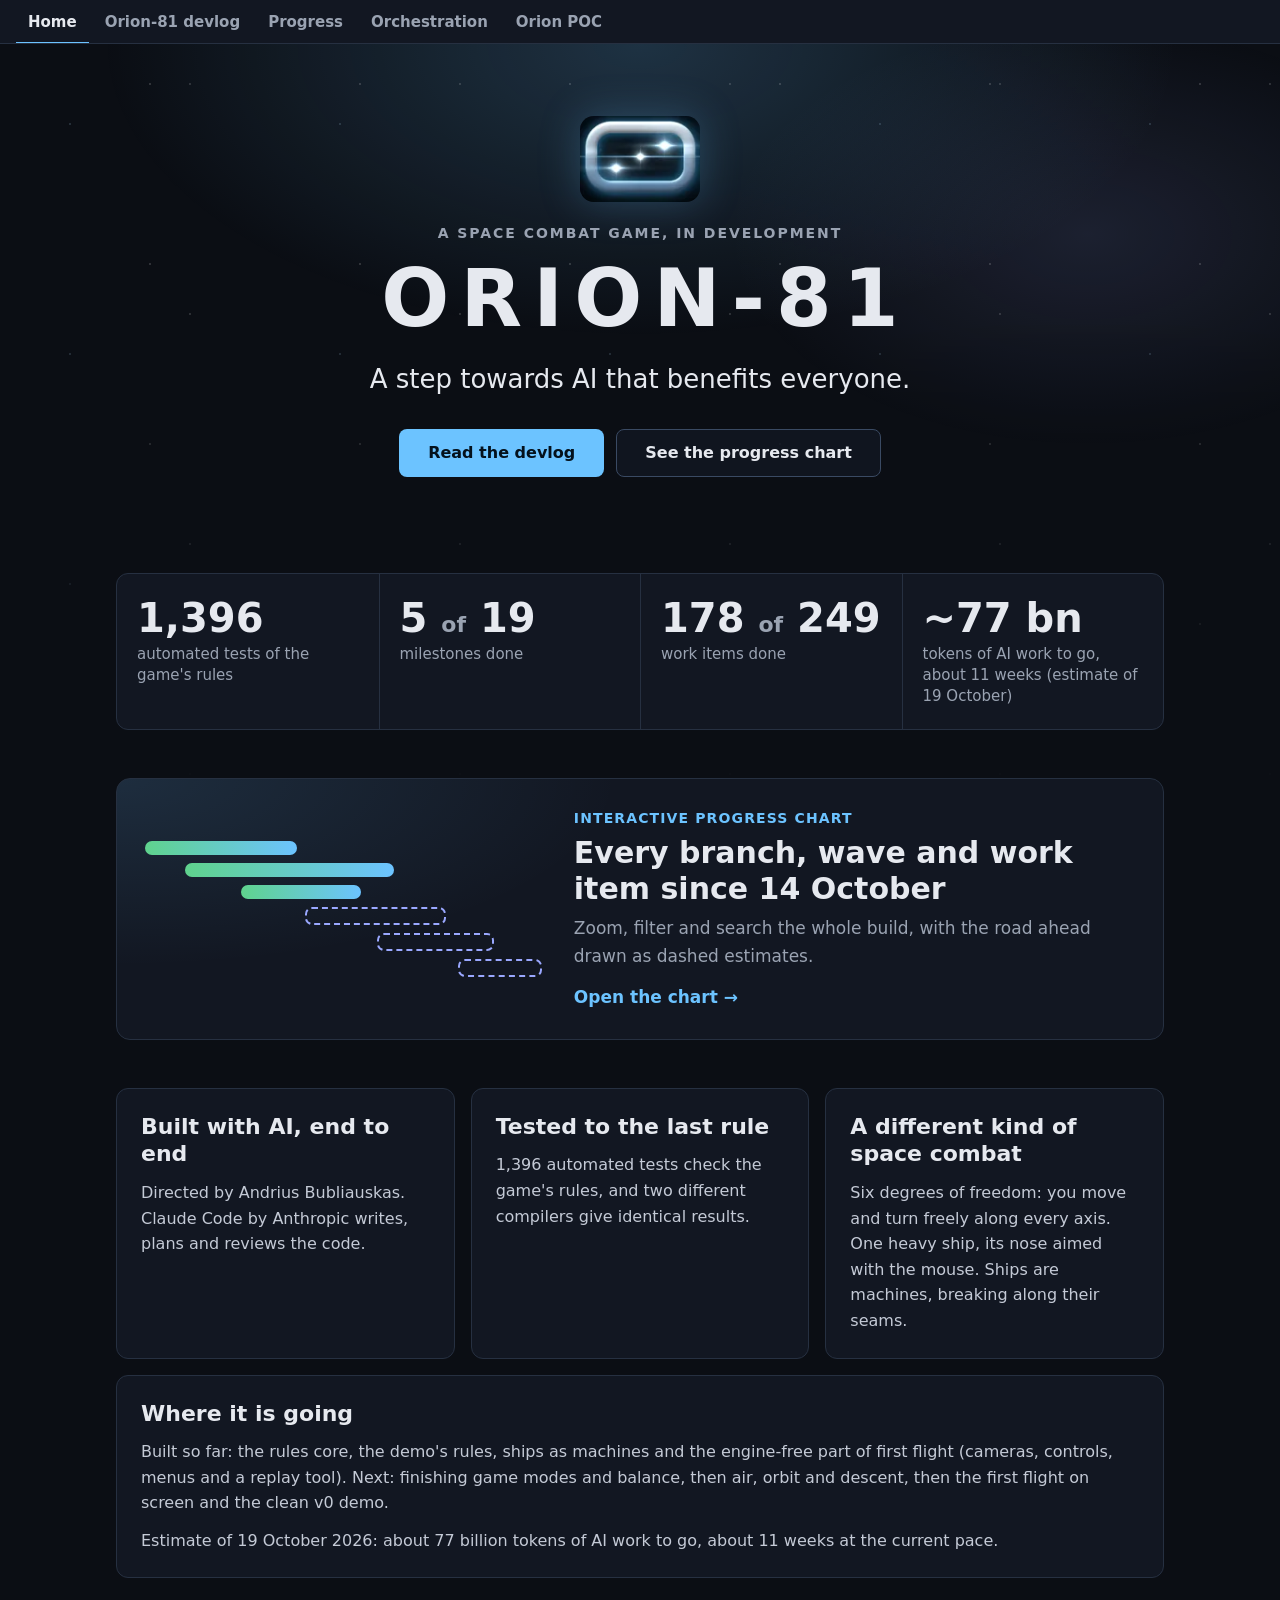
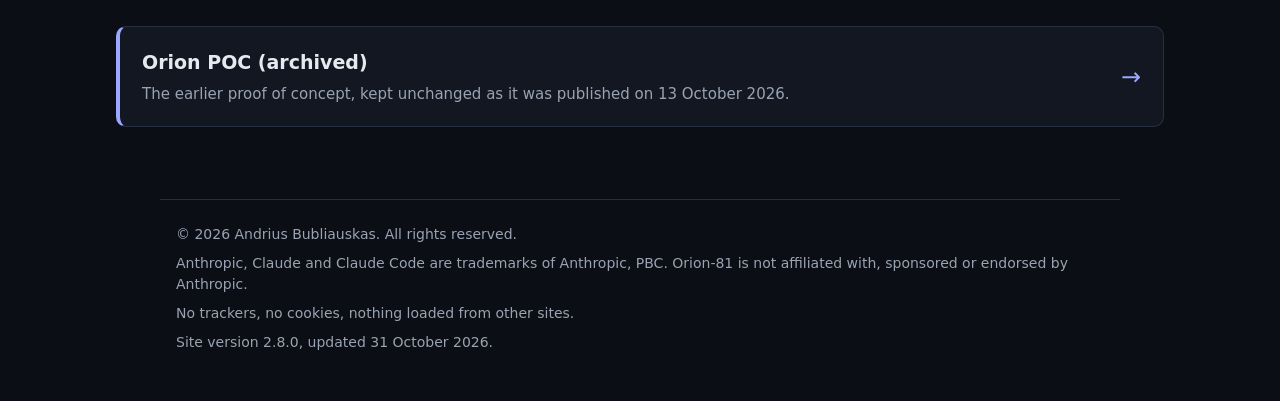
==== commit e10ad4cd: "Website v2.8.0: the Progress pages refreshed On the owner's instruction of 31 October. The progress " ====
--- a/index.html
+++ b/index.html
@@ -50,7 +50,7 @@
     </div>
     <div class="fp-stat">
       <dt class="fp-cap">work items done</dt>
-      <dd class="fp-num"><span data-o81-stat="items_done">164</span> <span class="fp-of">of</span> <span data-o81-stat="items_total">228</span></dd>
+      <dd class="fp-num"><span data-o81-stat="items_done">178</span> <span class="fp-of">of</span> <span data-o81-stat="items_total">249</span></dd>
     </div>
     <div class="fp-stat">
       <dt class="fp-cap">tokens of AI work to go, about <span data-o81-stat="weeks">11</span> weeks (estimate of 19 October)</dt>
@@ -108,7 +108,7 @@
   <p>&copy; 2026 Andrius Bubliauskas. All rights reserved.</p>
   <p>Anthropic, Claude and Claude Code are trademarks of Anthropic, PBC. Orion-81 is not affiliated with, sponsored or endorsed by Anthropic.</p>
   <p>No trackers, no cookies, nothing loaded from other sites.</p>
-  <p>Site version 2.7.0, updated 29 October 2026.</p>
+  <p>Site version 2.8.0, updated 31 October 2026.</p>
 </footer>
 <script src="assets/data/progress-stats.js"></script>
 <script src="js/tabbar.js"></script>
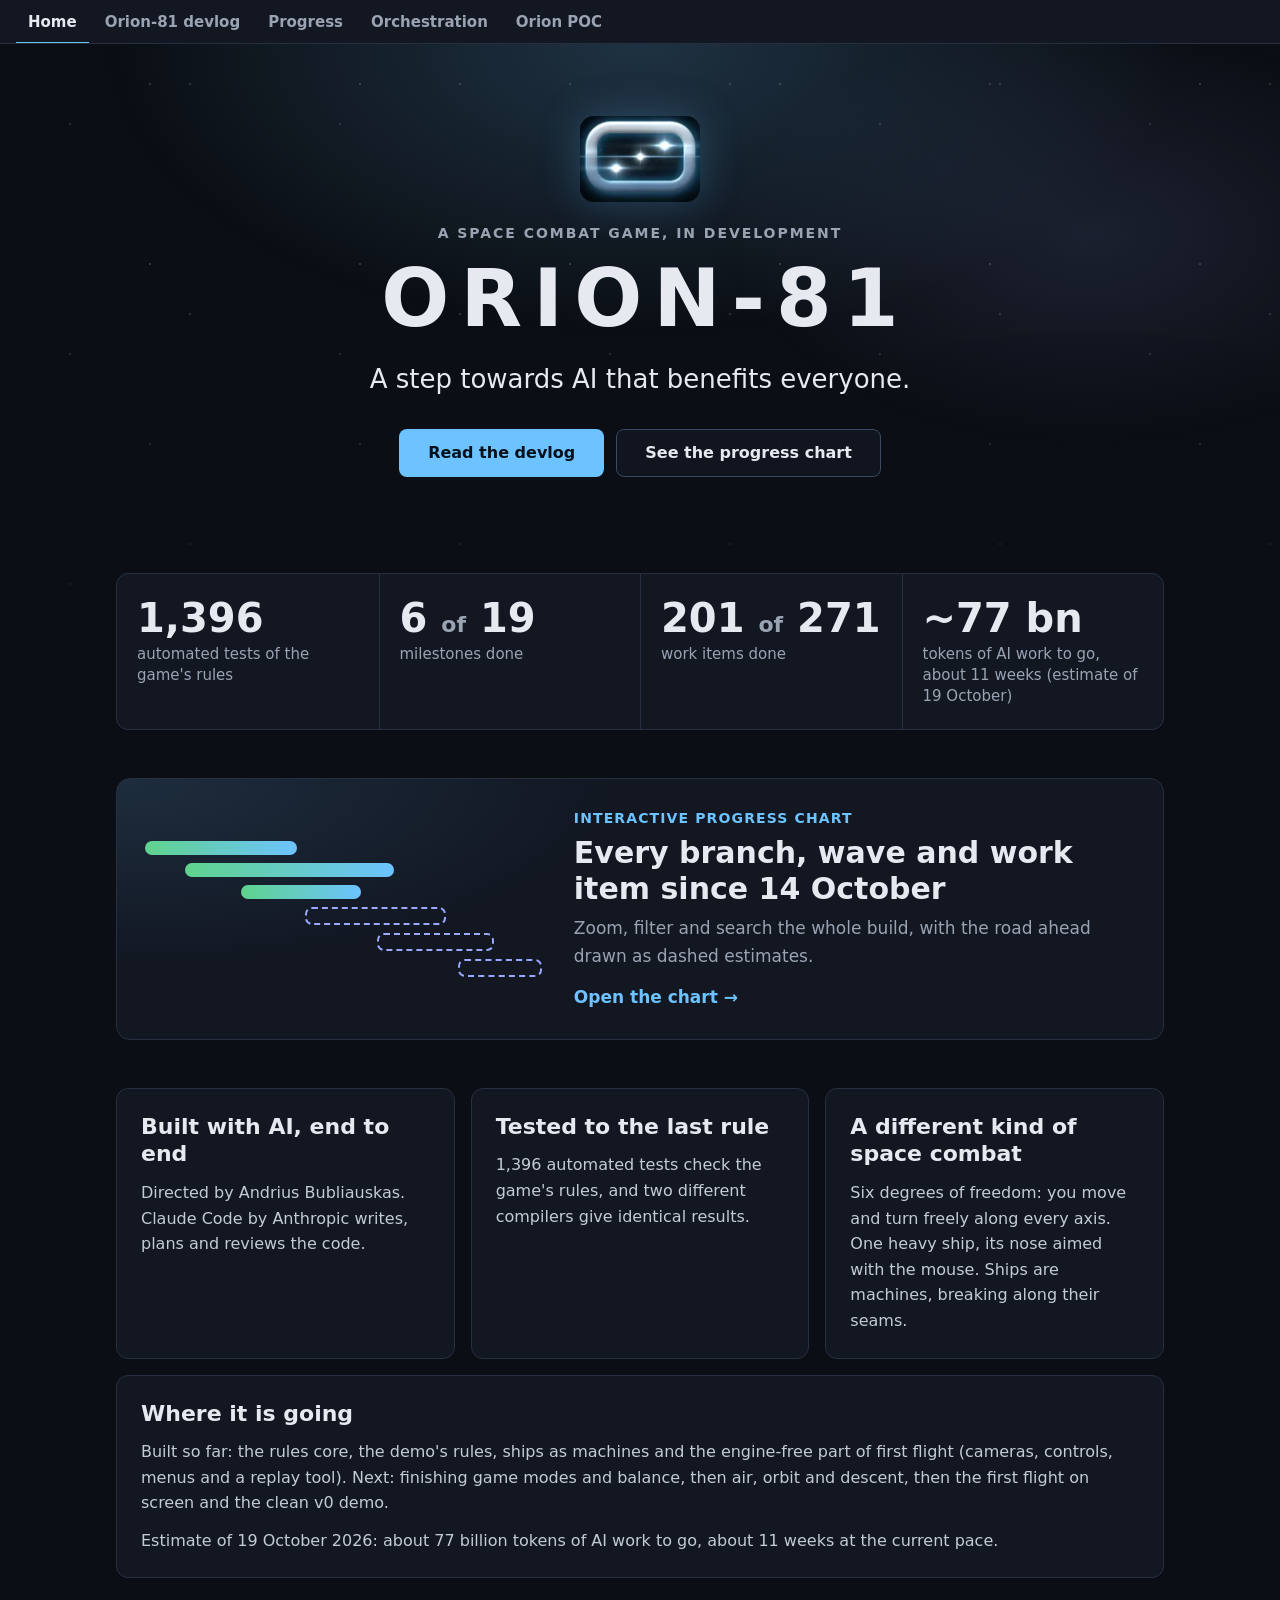
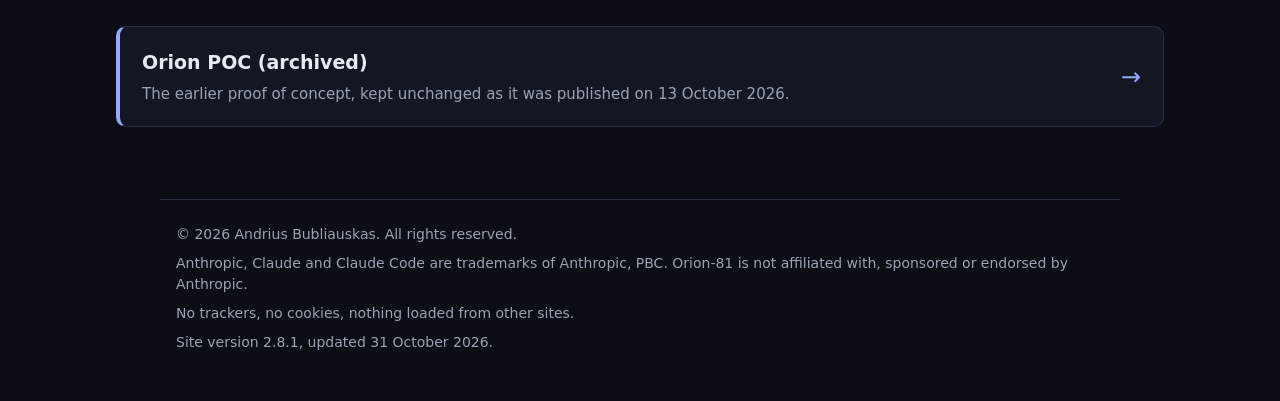
==== commit 8f931ce0: "Website v2.8.1: the Progress pages refreshed Co-Authored-By: Claude Opus 5.5 <noreply@anthropic.com>" ====
--- a/index.html
+++ b/index.html
@@ -46,11 +46,11 @@
     </div>
     <div class="fp-stat">
       <dt class="fp-cap">milestones done</dt>
-      <dd class="fp-num"><span data-o81-stat="milestones_done">5</span> <span class="fp-of">of</span> <span data-o81-stat="milestones_total">19</span></dd>
+      <dd class="fp-num"><span data-o81-stat="milestones_done">6</span> <span class="fp-of">of</span> <span data-o81-stat="milestones_total">19</span></dd>
     </div>
     <div class="fp-stat">
       <dt class="fp-cap">work items done</dt>
-      <dd class="fp-num"><span data-o81-stat="items_done">178</span> <span class="fp-of">of</span> <span data-o81-stat="items_total">249</span></dd>
+      <dd class="fp-num"><span data-o81-stat="items_done">201</span> <span class="fp-of">of</span> <span data-o81-stat="items_total">271</span></dd>
     </div>
     <div class="fp-stat">
       <dt class="fp-cap">tokens of AI work to go, about <span data-o81-stat="weeks">11</span> weeks (estimate of 19 October)</dt>
@@ -108,7 +108,7 @@
   <p>&copy; 2026 Andrius Bubliauskas. All rights reserved.</p>
   <p>Anthropic, Claude and Claude Code are trademarks of Anthropic, PBC. Orion-81 is not affiliated with, sponsored or endorsed by Anthropic.</p>
   <p>No trackers, no cookies, nothing loaded from other sites.</p>
-  <p>Site version 2.8.0, updated 31 October 2026.</p>
+  <p>Site version 2.8.1, updated 31 October 2026.</p>
 </footer>
 <script src="assets/data/progress-stats.js"></script>
 <script src="js/tabbar.js"></script>
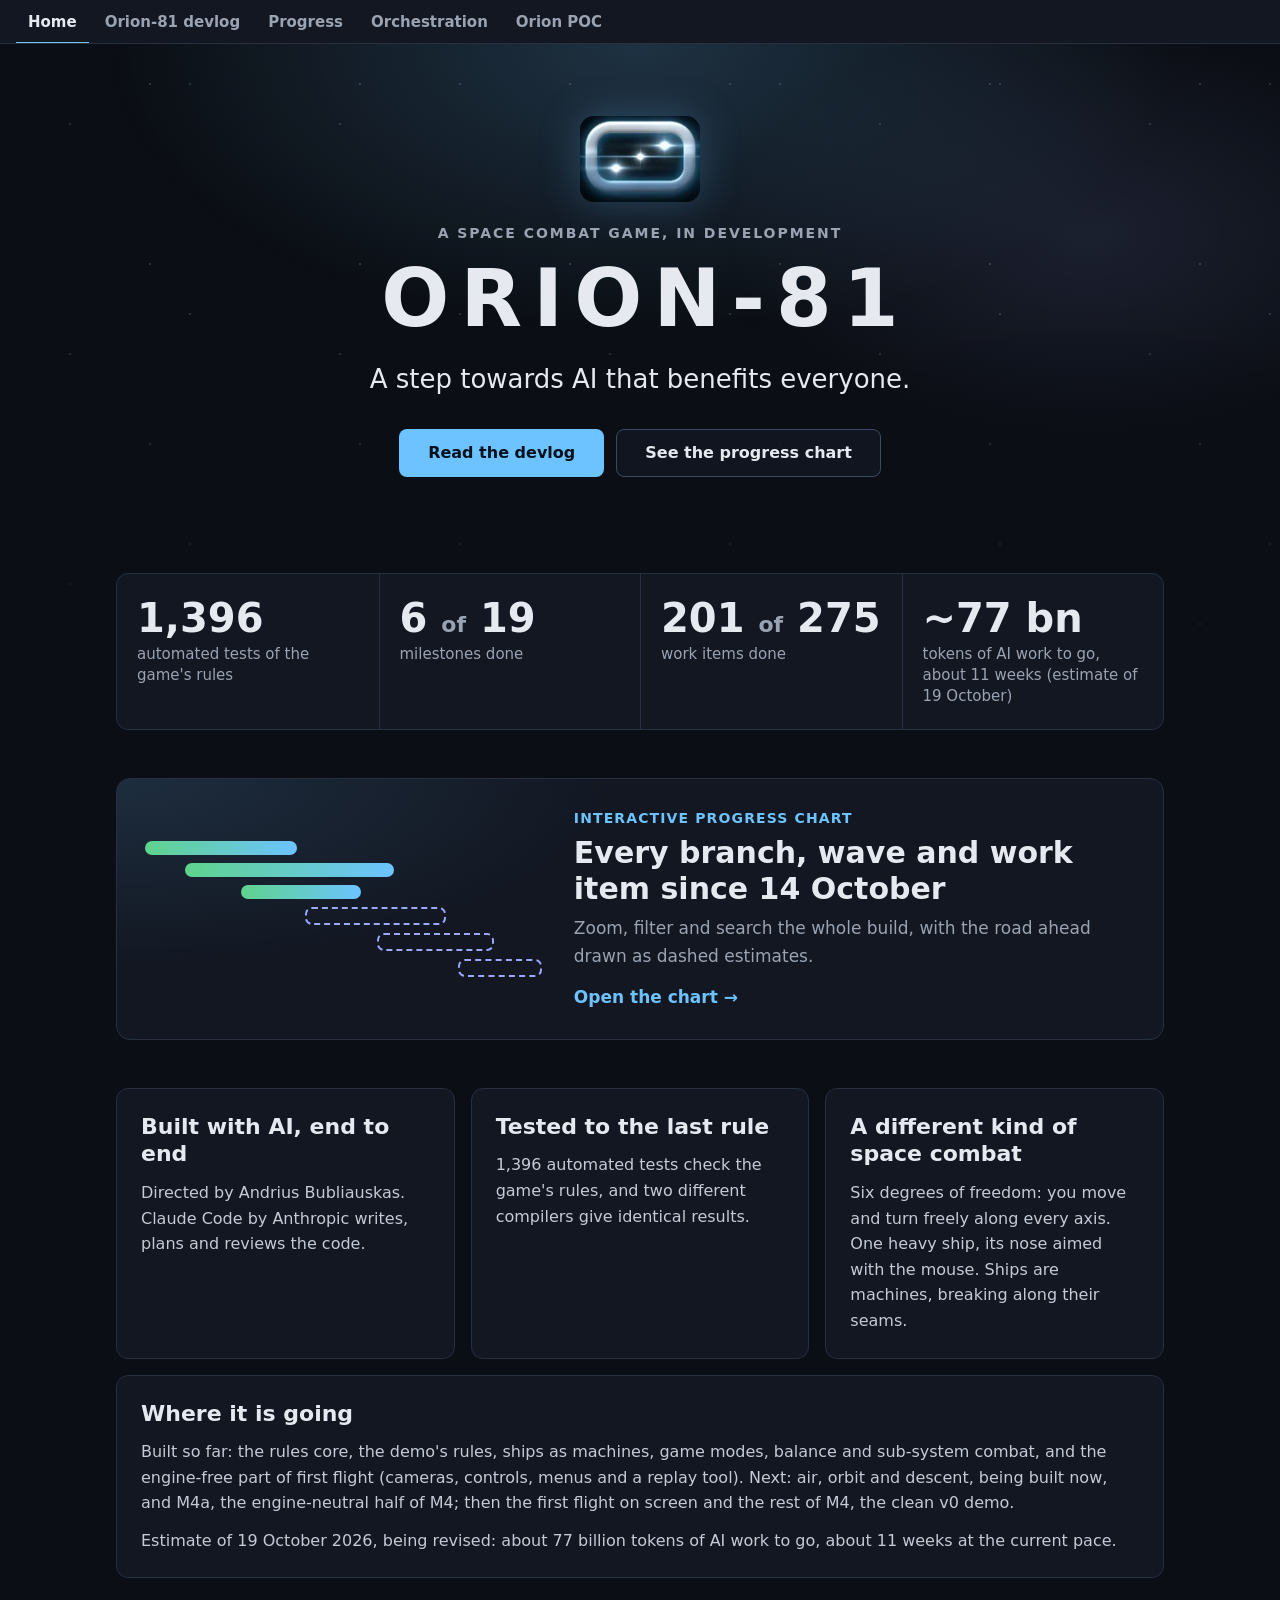
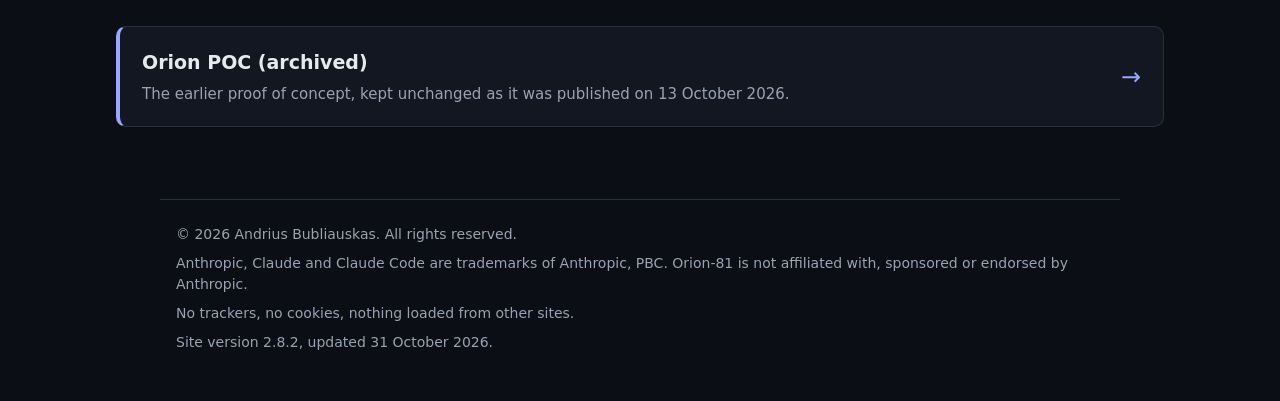
==== commit aa0e4920: "Website v2.8.2: the Progress pages refreshed Co-Authored-By: Claude Opus 5.5 <noreply@anthropic.com>" ====
--- a/index.html
+++ b/index.html
@@ -50,7 +50,7 @@
     </div>
     <div class="fp-stat">
       <dt class="fp-cap">work items done</dt>
-      <dd class="fp-num"><span data-o81-stat="items_done">201</span> <span class="fp-of">of</span> <span data-o81-stat="items_total">271</span></dd>
+      <dd class="fp-num"><span data-o81-stat="items_done">201</span> <span class="fp-of">of</span> <span data-o81-stat="items_total">275</span></dd>
     </div>
     <div class="fp-stat">
       <dt class="fp-cap">tokens of AI work to go, about <span data-o81-stat="weeks">11</span> weeks (estimate of 19 October)</dt>
@@ -89,8 +89,8 @@
     </article>
     <article class="fp-card fp-card-wide" aria-labelledby="going-h">
       <h2 id="going-h" class="fp-card-h">Where it is going</h2>
-      <p>Built so far: the rules core, the demo's rules, ships as machines and the engine-free part of first flight (cameras, controls, menus and a replay tool). Next: finishing game modes and balance, then air, orbit and descent, then the first flight on screen and the clean v0 demo.</p>
-      <p>Estimate of <span data-o81-stat="est_date">19 October 2026</span>: about <span data-o81-stat="tokens_bn">77</span> billion tokens of AI work to go, about <span data-o81-stat="weeks">11</span> weeks at the current pace.</p>
+      <p>Built so far: the rules core, the demo's rules, ships as machines, game modes, balance and sub-system combat, and the engine-free part of first flight (cameras, controls, menus and a replay tool). Next: air, orbit and descent, being built now, and M4a, the engine-neutral half of M4; then the first flight on screen and the rest of M4, the clean v0 demo.</p>
+      <p>Estimate of <span data-o81-stat="est_date">19 October 2026</span>, being revised: about <span data-o81-stat="tokens_bn">77</span> billion tokens of AI work to go, about <span data-o81-stat="weeks">11</span> weeks at the current pace.</p>
     </article>
   </div>
 </section>
@@ -108,7 +108,7 @@
   <p>&copy; 2026 Andrius Bubliauskas. All rights reserved.</p>
   <p>Anthropic, Claude and Claude Code are trademarks of Anthropic, PBC. Orion-81 is not affiliated with, sponsored or endorsed by Anthropic.</p>
   <p>No trackers, no cookies, nothing loaded from other sites.</p>
-  <p>Site version 2.8.1, updated 31 October 2026.</p>
+  <p>Site version 2.8.2, updated 31 October 2026.</p>
 </footer>
 <script src="assets/data/progress-stats.js"></script>
 <script src="js/tabbar.js"></script>
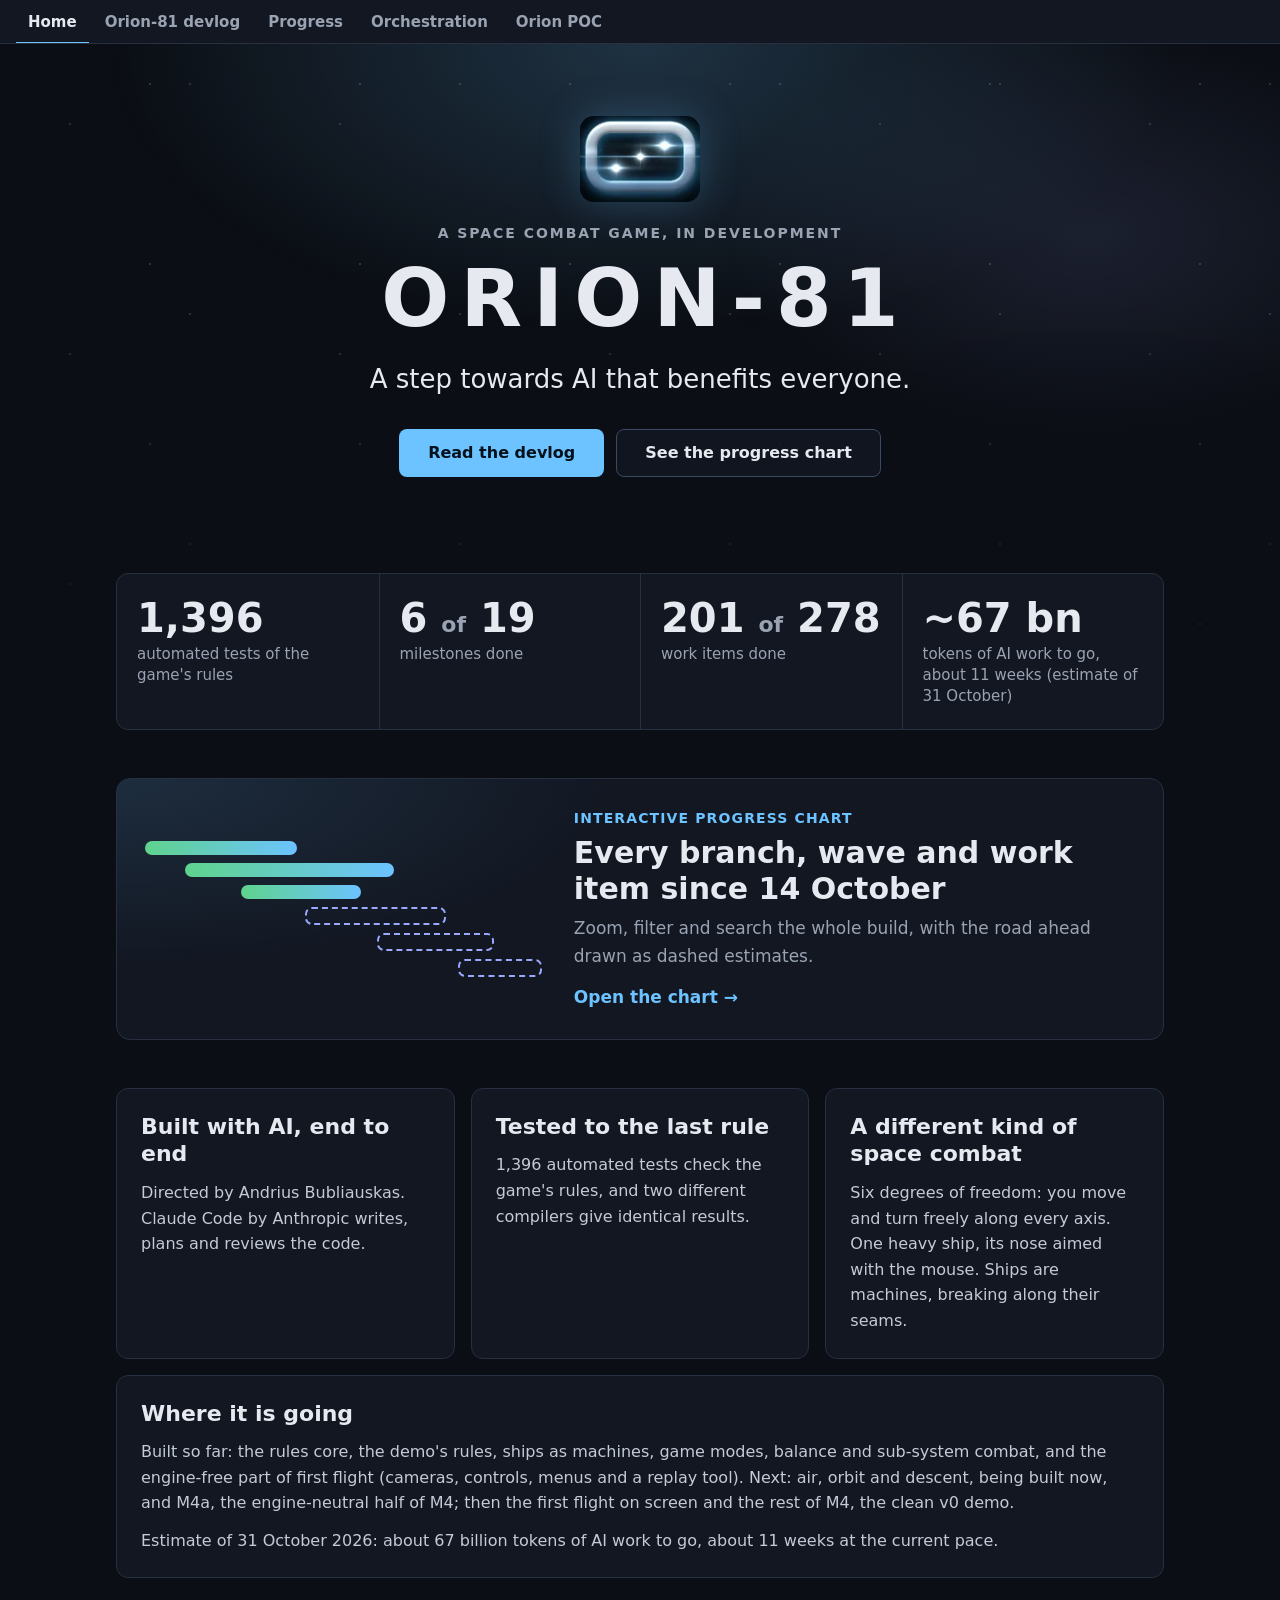
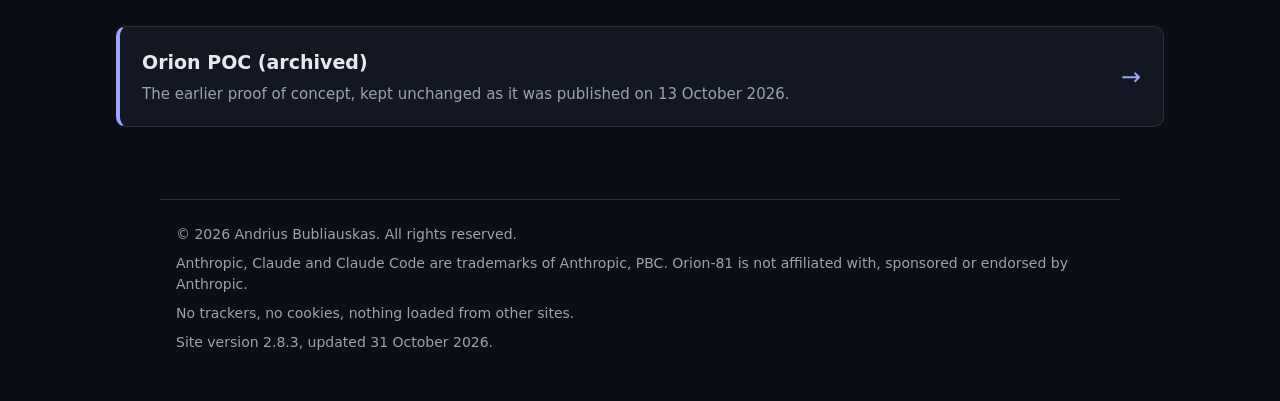
==== commit 34b1c018: "Website v2.8.3: the effort figures recounted and re-estimated Co-Authored-By: Claude Opus 5.5 <norep" ====
--- a/index.html
+++ b/index.html
@@ -50,11 +50,11 @@
     </div>
     <div class="fp-stat">
       <dt class="fp-cap">work items done</dt>
-      <dd class="fp-num"><span data-o81-stat="items_done">201</span> <span class="fp-of">of</span> <span data-o81-stat="items_total">275</span></dd>
+      <dd class="fp-num"><span data-o81-stat="items_done">201</span> <span class="fp-of">of</span> <span data-o81-stat="items_total">278</span></dd>
     </div>
     <div class="fp-stat">
-      <dt class="fp-cap">tokens of AI work to go, about <span data-o81-stat="weeks">11</span> weeks (estimate of 19 October)</dt>
-      <dd class="fp-num">~<span data-o81-stat="tokens_bn">77</span> bn</dd>
+      <dt class="fp-cap">tokens of AI work to go, about <span data-o81-stat="weeks">11</span> weeks (estimate of 31 October)</dt>
+      <dd class="fp-num">~<span data-o81-stat="tokens_bn">67</span> bn</dd>
     </div>
   </dl>
 </section>
@@ -90,7 +90,7 @@
     <article class="fp-card fp-card-wide" aria-labelledby="going-h">
       <h2 id="going-h" class="fp-card-h">Where it is going</h2>
       <p>Built so far: the rules core, the demo's rules, ships as machines, game modes, balance and sub-system combat, and the engine-free part of first flight (cameras, controls, menus and a replay tool). Next: air, orbit and descent, being built now, and M4a, the engine-neutral half of M4; then the first flight on screen and the rest of M4, the clean v0 demo.</p>
-      <p>Estimate of <span data-o81-stat="est_date">19 October 2026</span>, being revised: about <span data-o81-stat="tokens_bn">77</span> billion tokens of AI work to go, about <span data-o81-stat="weeks">11</span> weeks at the current pace.</p>
+      <p>Estimate of <span data-o81-stat="est_date">31 October 2026</span>: about <span data-o81-stat="tokens_bn">67</span> billion tokens of AI work to go, about <span data-o81-stat="weeks">11</span> weeks at the current pace.</p>
     </article>
   </div>
 </section>
@@ -108,7 +108,7 @@
   <p>&copy; 2026 Andrius Bubliauskas. All rights reserved.</p>
   <p>Anthropic, Claude and Claude Code are trademarks of Anthropic, PBC. Orion-81 is not affiliated with, sponsored or endorsed by Anthropic.</p>
   <p>No trackers, no cookies, nothing loaded from other sites.</p>
-  <p>Site version 2.8.2, updated 31 October 2026.</p>
+  <p>Site version 2.8.3, updated 31 October 2026.</p>
 </footer>
 <script src="assets/data/progress-stats.js"></script>
 <script src="js/tabbar.js"></script>
